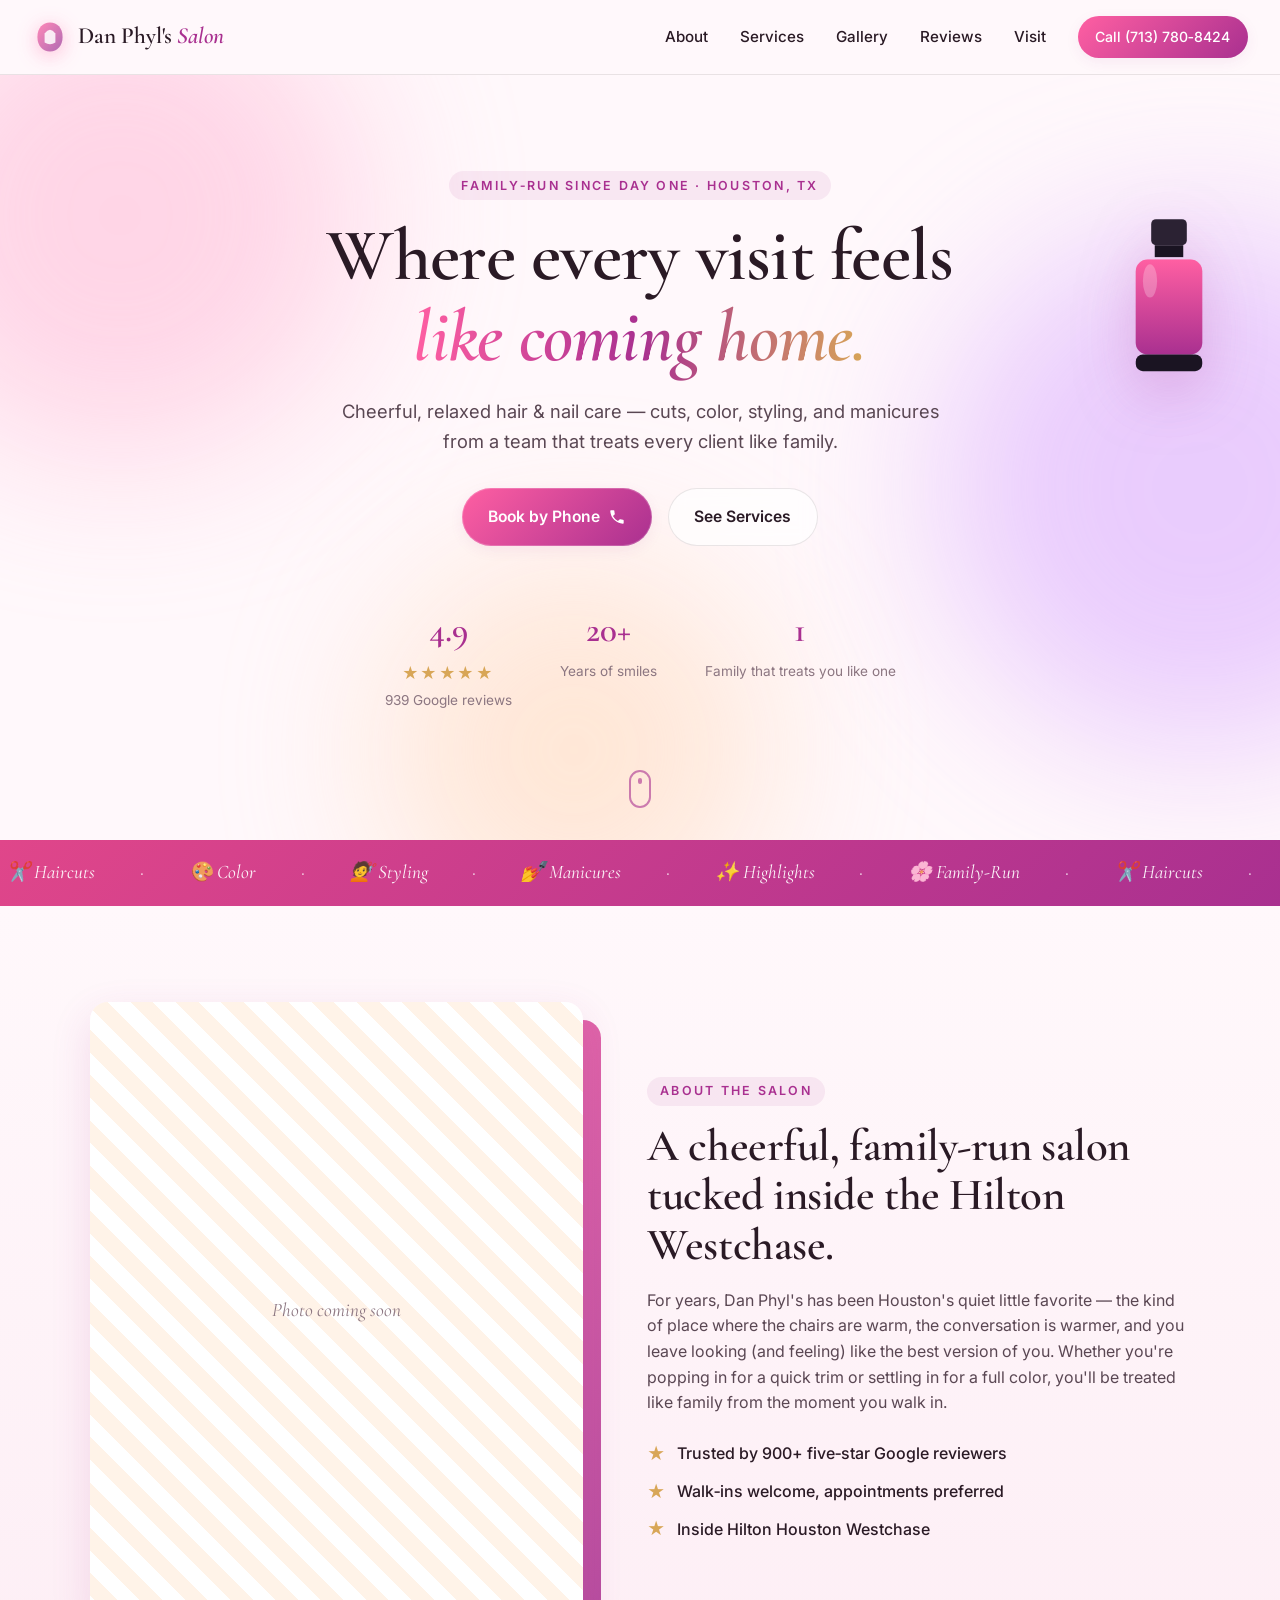
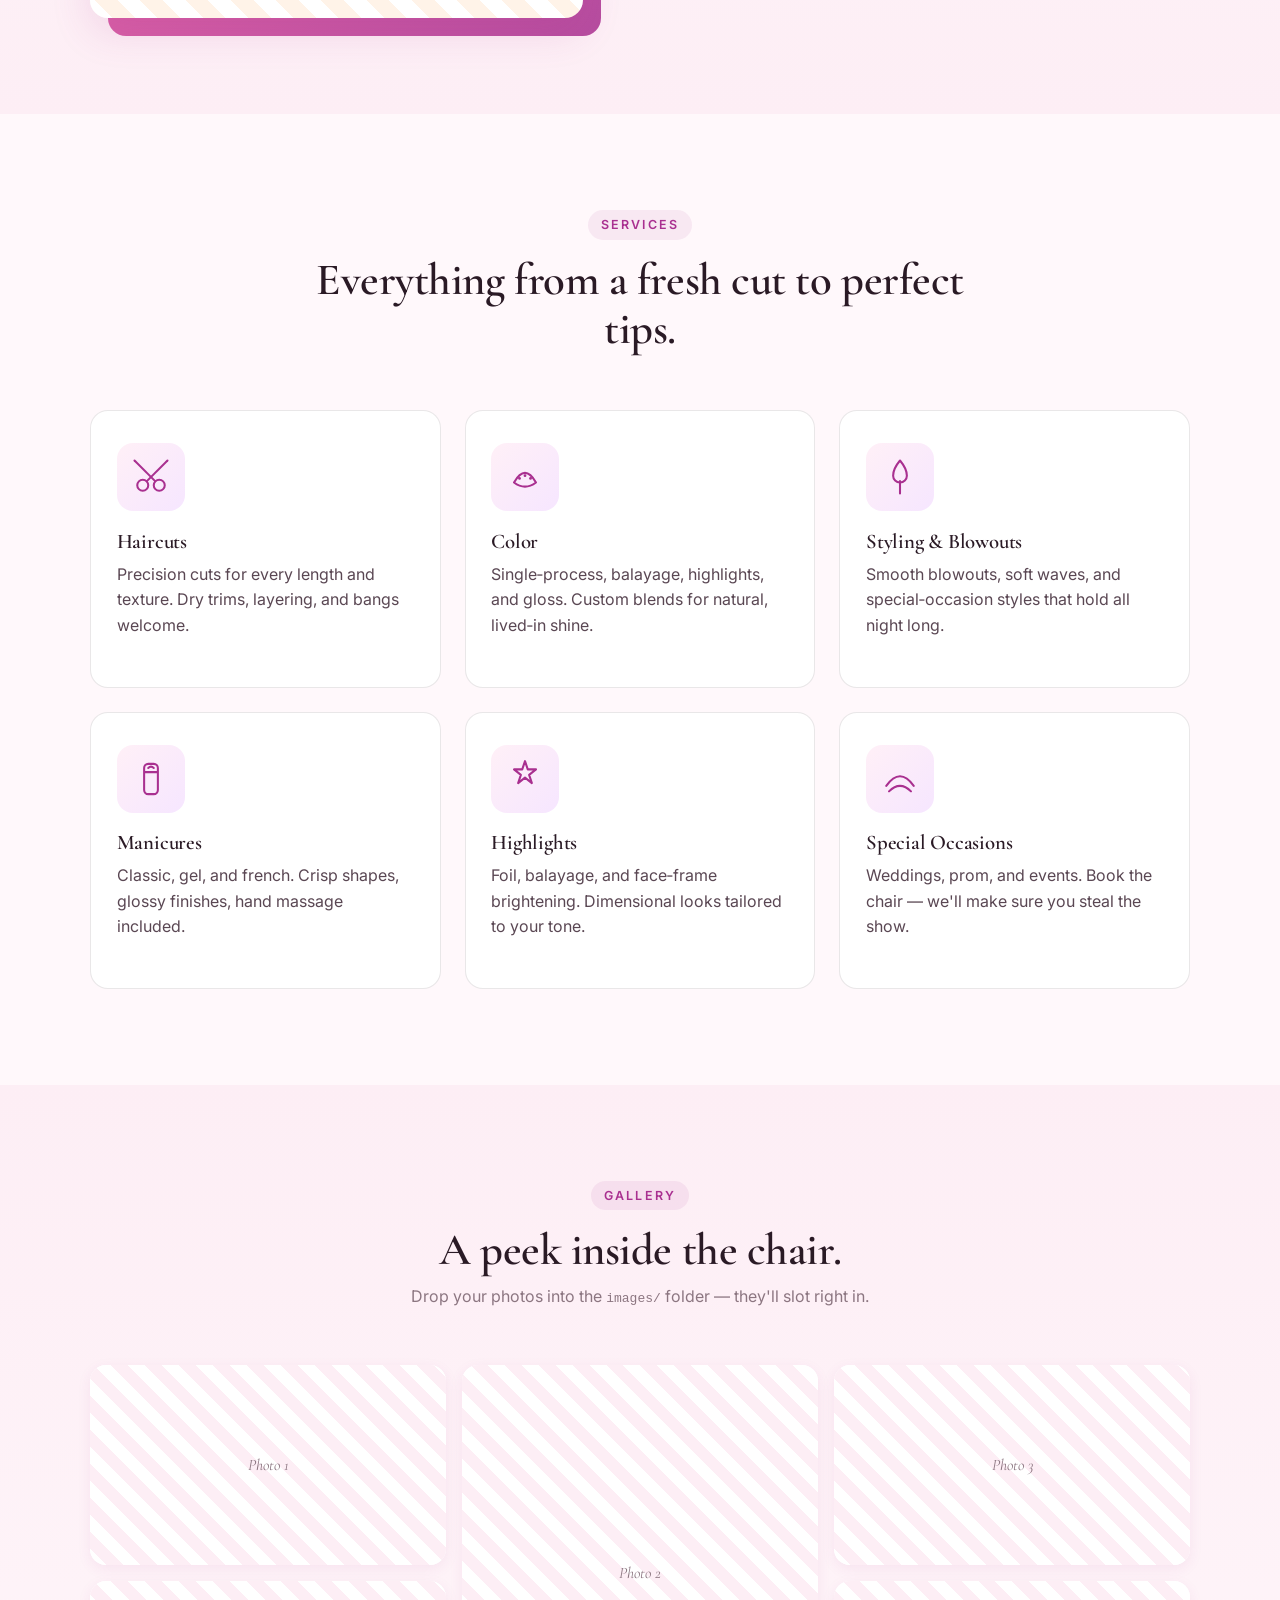
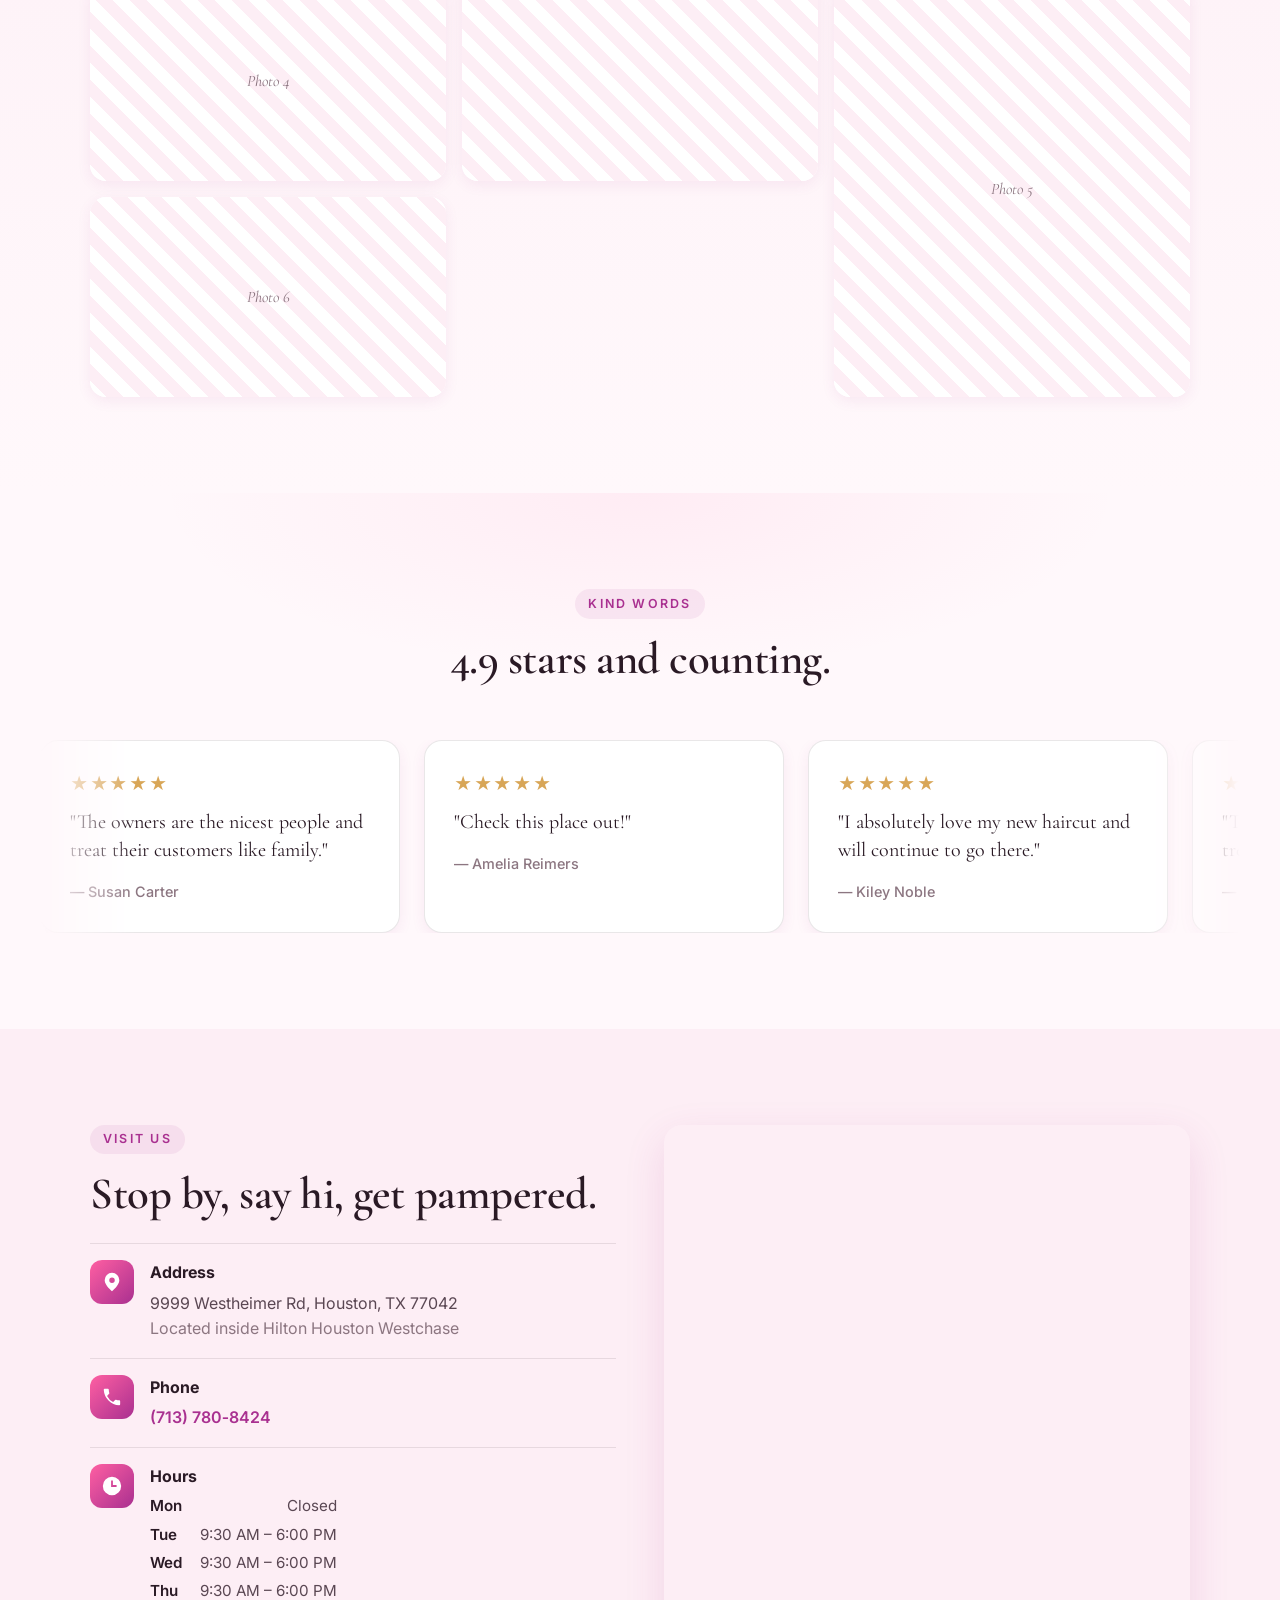
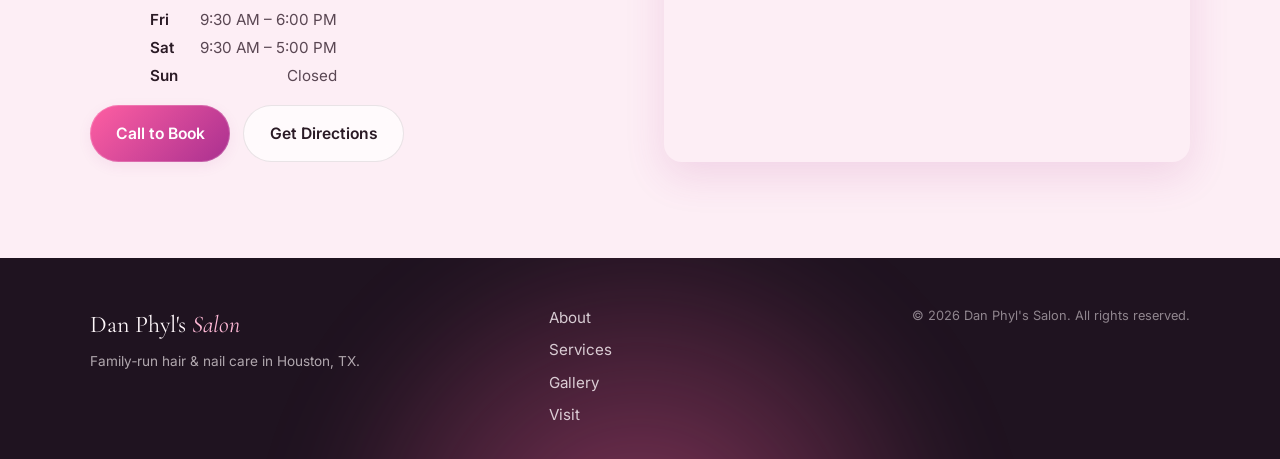
==== index.html @ 236b9204 "Add Dan Phyl's Salon landing page with animated details Build a single-page site featuring an animat" ====
<!DOCTYPE html>
<html lang="en">
<head>
  <meta charset="UTF-8" />
  <meta name="viewport" content="width=device-width, initial-scale=1.0" />
  <title>Dan Phyl's Salon — Hair & Nails in Houston, TX</title>
  <meta name="description" content="Dan Phyl's Salon is a cheerful, family-run salon in Houston offering haircuts, coloring, styling, and manicures. 4.9 stars on Google." />
  <link rel="preconnect" href="https://fonts.googleapis.com" />
  <link rel="preconnect" href="https://fonts.gstatic.com" crossorigin />
  <link href="https://fonts.googleapis.com/css2?family=Cormorant+Garamond:wght@400;500;600;700&family=Inter:wght@300;400;500;600;700&display=swap" rel="stylesheet" />
  <link rel="stylesheet" href="styles.css" />
</head>
<body>
  <!-- Animated background sparkles -->
  <div class="sparkle-field" aria-hidden="true">
    <span></span><span></span><span></span><span></span><span></span>
    <span></span><span></span><span></span><span></span><span></span>
    <span></span><span></span><span></span><span></span><span></span>
  </div>

  <!-- Navigation -->
  <header class="nav">
    <a href="#top" class="brand">
      <svg class="brand-mark" viewBox="0 0 40 40" aria-hidden="true">
        <defs>
          <linearGradient id="brandGrad" x1="0" x2="1" y1="0" y2="1">
            <stop offset="0%" stop-color="#ff89b8"/>
            <stop offset="100%" stop-color="#b06ab3"/>
          </linearGradient>
        </defs>
        <path d="M20 4 C 12 4 6 10 6 20 C 6 30 12 36 20 36 C 28 36 34 30 34 20 C 34 10 28 4 20 4 Z" fill="url(#brandGrad)"/>
        <path d="M14 16 Q 20 8 26 16 L 26 26 Q 20 30 14 26 Z" fill="#fff" opacity="0.85"/>
      </svg>
      <span>Dan Phyl's <em>Salon</em></span>
    </a>
    <nav class="nav-links" id="navLinks">
      <a href="#about">About</a>
      <a href="#services">Services</a>
      <a href="#gallery">Gallery</a>
      <a href="#reviews">Reviews</a>
      <a href="#visit">Visit</a>
      <a href="tel:7137808424" class="nav-cta">Call (713) 780‑8424</a>
    </nav>
    <button class="nav-toggle" id="navToggle" aria-label="Toggle menu">
      <span></span><span></span><span></span>
    </button>
  </header>

  <!-- Hero -->
  <section class="hero" id="top">
    <div class="hero-bg" aria-hidden="true">
      <div class="blob blob-1"></div>
      <div class="blob blob-2"></div>
      <div class="blob blob-3"></div>
    </div>

    <div class="hero-inner">
      <p class="eyebrow">Family‑run since day one · Houston, TX</p>
      <h1 class="hero-title">
        Where every visit feels<br/>
        <span class="shimmer">like coming home.</span>
      </h1>
      <p class="hero-sub">
        Cheerful, relaxed hair &amp; nail care — cuts, color, styling, and
        manicures from a team that treats every client like family.
      </p>
      <div class="hero-cta">
        <a href="tel:7137808424" class="btn btn-primary">
          <span>Book by Phone</span>
          <svg viewBox="0 0 24 24" width="18" height="18" aria-hidden="true"><path fill="currentColor" d="M6.6 10.8a15 15 0 0 0 6.6 6.6l2.2-2.2a1 1 0 0 1 1-.25c1.1.36 2.3.55 3.5.55a1 1 0 0 1 1 1V20a1 1 0 0 1-1 1A18 18 0 0 1 3 4a1 1 0 0 1 1-1h3.5a1 1 0 0 1 1 1c0 1.2.2 2.4.55 3.5a1 1 0 0 1-.25 1z"/></svg>
        </a>
        <a href="#services" class="btn btn-ghost">See Services</a>
      </div>

      <div class="hero-stats">
        <div class="stat">
          <strong>4.9</strong>
          <div class="stars" aria-label="4.9 out of 5 stars">★★★★★</div>
          <small>939 Google reviews</small>
        </div>
        <div class="stat">
          <strong>20+</strong>
          <small>Years of smiles</small>
        </div>
        <div class="stat">
          <strong>1</strong>
          <small>Family that treats you like one</small>
        </div>
      </div>
    </div>

    <!-- Floating polish bottle -->
    <div class="polish-float" aria-hidden="true">
      <svg viewBox="0 0 100 160" width="120" height="190">
        <defs>
          <linearGradient id="polishGrad" x1="0" x2="0" y1="0" y2="1">
            <stop offset="0%" stop-color="#ff5fa2"/>
            <stop offset="100%" stop-color="#a93090"/>
          </linearGradient>
        </defs>
        <rect x="35" y="6" width="30" height="22" rx="4" fill="#2b2233"/>
        <rect x="38" y="28" width="24" height="10" fill="#1a1422"/>
        <rect x="22" y="40" width="56" height="80" rx="10" fill="url(#polishGrad)"/>
        <rect x="22" y="40" width="56" height="80" rx="10" fill="url(#polishGrad)" opacity="0.4"/>
        <ellipse cx="34" cy="58" rx="6" ry="14" fill="#fff" opacity="0.25"/>
        <rect x="22" y="120" width="56" height="14" rx="6" fill="#1a1422"/>
      </svg>
    </div>

    <!-- Scroll indicator -->
    <div class="scroll-cue" aria-hidden="true"><span></span></div>
  </section>

  <!-- Marquee -->
  <div class="marquee" aria-hidden="true">
    <div class="marquee-track">
      <span>✂️ Haircuts</span><span>·</span>
      <span>🎨 Color</span><span>·</span>
      <span>💇 Styling</span><span>·</span>
      <span>💅 Manicures</span><span>·</span>
      <span>✨ Highlights</span><span>·</span>
      <span>🌸 Family‑Run</span><span>·</span>
      <span>✂️ Haircuts</span><span>·</span>
      <span>🎨 Color</span><span>·</span>
      <span>💇 Styling</span><span>·</span>
      <span>💅 Manicures</span><span>·</span>
      <span>✨ Highlights</span><span>·</span>
      <span>🌸 Family‑Run</span><span>·</span>
    </div>
  </div>

  <!-- About -->
  <section class="about" id="about">
    <div class="about-grid">
      <div class="about-photo reveal">
        <div class="frame">
          <!-- Drop in your own photo here -->
          <div class="photo-placeholder">Photo coming soon</div>
        </div>
        <div class="frame-deco" aria-hidden="true"></div>
      </div>
      <div class="about-copy reveal">
        <p class="eyebrow">About the Salon</p>
        <h2>A cheerful, family‑run salon tucked inside the Hilton Westchase.</h2>
        <p>
          For years, Dan Phyl's has been Houston's quiet little favorite — the kind of place
          where the chairs are warm, the conversation is warmer, and you leave looking
          (and feeling) like the best version of you. Whether you're popping in for a
          quick trim or settling in for a full color, you'll be treated like family
          from the moment you walk in.
        </p>
        <ul class="bullets">
          <li><span>★</span> Trusted by 900+ five‑star Google reviewers</li>
          <li><span>★</span> Walk‑ins welcome, appointments preferred</li>
          <li><span>★</span> Inside Hilton Houston Westchase</li>
        </ul>
      </div>
    </div>
  </section>

  <!-- Services -->
  <section class="services" id="services">
    <div class="section-head reveal">
      <p class="eyebrow">Services</p>
      <h2>Everything from a fresh cut to perfect tips.</h2>
    </div>

    <div class="service-grid">
      <article class="service-card reveal">
        <div class="service-icon">
          <svg viewBox="0 0 64 64" width="44" height="44">
            <circle cx="20" cy="44" r="8" fill="none" stroke="currentColor" stroke-width="3"/>
            <circle cx="44" cy="44" r="8" fill="none" stroke="currentColor" stroke-width="3"/>
            <path d="M26 38 L 56 8" stroke="currentColor" stroke-width="3" stroke-linecap="round"/>
            <path d="M38 38 L 8 8" stroke="currentColor" stroke-width="3" stroke-linecap="round"/>
          </svg>
        </div>
        <h3>Haircuts</h3>
        <p>Precision cuts for every length and texture. Dry trims, layering, and bangs welcome.</p>
      </article>

      <article class="service-card reveal">
        <div class="service-icon">
          <svg viewBox="0 0 64 64" width="44" height="44">
            <path d="M16 40 q 16 -28 32 0 q -16 12 -32 0 z" fill="none" stroke="currentColor" stroke-width="3" stroke-linejoin="round"/>
            <circle cx="24" cy="34" r="2" fill="currentColor"/>
            <circle cx="32" cy="30" r="2" fill="currentColor"/>
            <circle cx="40" cy="34" r="2" fill="currentColor"/>
          </svg>
        </div>
        <h3>Color</h3>
        <p>Single‑process, balayage, highlights, and gloss. Custom blends for natural, lived‑in shine.</p>
      </article>

      <article class="service-card reveal">
        <div class="service-icon">
          <svg viewBox="0 0 64 64" width="44" height="44">
            <path d="M32 8 q -10 12 -10 22 a 10 10 0 0 0 20 0 q 0 -10 -10 -22 z" fill="none" stroke="currentColor" stroke-width="3" stroke-linejoin="round"/>
            <path d="M32 38 v 18" stroke="currentColor" stroke-width="3" stroke-linecap="round"/>
          </svg>
        </div>
        <h3>Styling &amp; Blowouts</h3>
        <p>Smooth blowouts, soft waves, and special‑occasion styles that hold all night long.</p>
      </article>

      <article class="service-card reveal">
        <div class="service-icon">
          <svg viewBox="0 0 64 64" width="44" height="44">
            <rect x="22" y="10" width="20" height="44" rx="6" fill="none" stroke="currentColor" stroke-width="3"/>
            <path d="M22 22 h 20" stroke="currentColor" stroke-width="3"/>
            <path d="M28 16 q 4 -4 8 0" fill="none" stroke="currentColor" stroke-width="3" stroke-linecap="round"/>
          </svg>
        </div>
        <h3>Manicures</h3>
        <p>Classic, gel, and french. Crisp shapes, glossy finishes, hand massage included.</p>
      </article>

      <article class="service-card reveal">
        <div class="service-icon">
          <svg viewBox="0 0 64 64" width="44" height="44">
            <path d="M32 6 l 4 12 12 0 -10 8 4 12 -10 -8 -10 8 4 -12 -10 -8 12 0 z" fill="none" stroke="currentColor" stroke-width="3" stroke-linejoin="round"/>
          </svg>
        </div>
        <h3>Highlights</h3>
        <p>Foil, balayage, and face‑frame brightening. Dimensional looks tailored to your tone.</p>
      </article>

      <article class="service-card reveal">
        <div class="service-icon">
          <svg viewBox="0 0 64 64" width="44" height="44">
            <path d="M12 42 q 20 -28 40 0" fill="none" stroke="currentColor" stroke-width="3" stroke-linecap="round"/>
            <path d="M16 50 q 16 -16 32 0" fill="none" stroke="currentColor" stroke-width="3" stroke-linecap="round"/>
          </svg>
        </div>
        <h3>Special Occasions</h3>
        <p>Weddings, prom, and events. Book the chair — we'll make sure you steal the show.</p>
      </article>
    </div>
  </section>

  <!-- Gallery -->
  <section class="gallery" id="gallery">
    <div class="section-head reveal">
      <p class="eyebrow">Gallery</p>
      <h2>A peek inside the chair.</h2>
      <p class="muted">Drop your photos into the <code>images/</code> folder — they'll slot right in.</p>
    </div>
    <div class="gallery-grid">
      <div class="gallery-item reveal" style="--delay: 0ms">
        <img src="images/gallery-1.jpg" alt="Salon work sample" onerror="this.replaceWith(Object.assign(document.createElement('div'),{className:'gallery-ph',textContent:'Photo 1'}))"/>
      </div>
      <div class="gallery-item tall reveal" style="--delay: 80ms">
        <img src="images/gallery-2.jpg" alt="Salon work sample" onerror="this.replaceWith(Object.assign(document.createElement('div'),{className:'gallery-ph',textContent:'Photo 2'}))"/>
      </div>
      <div class="gallery-item reveal" style="--delay: 160ms">
        <img src="images/gallery-3.jpg" alt="Salon work sample" onerror="this.replaceWith(Object.assign(document.createElement('div'),{className:'gallery-ph',textContent:'Photo 3'}))"/>
      </div>
      <div class="gallery-item reveal" style="--delay: 240ms">
        <img src="images/gallery-4.jpg" alt="Salon work sample" onerror="this.replaceWith(Object.assign(document.createElement('div'),{className:'gallery-ph',textContent:'Photo 4'}))"/>
      </div>
      <div class="gallery-item tall reveal" style="--delay: 320ms">
        <img src="images/gallery-5.jpg" alt="Salon work sample" onerror="this.replaceWith(Object.assign(document.createElement('div'),{className:'gallery-ph',textContent:'Photo 5'}))"/>
      </div>
      <div class="gallery-item reveal" style="--delay: 400ms">
        <img src="images/gallery-6.jpg" alt="Salon work sample" onerror="this.replaceWith(Object.assign(document.createElement('div'),{className:'gallery-ph',textContent:'Photo 6'}))"/>
      </div>
    </div>
  </section>

  <!-- Reviews -->
  <section class="reviews" id="reviews">
    <div class="section-head reveal">
      <p class="eyebrow">Kind Words</p>
      <h2>4.9 stars and counting.</h2>
    </div>

    <div class="review-track-wrap" aria-hidden="false">
      <div class="review-track">
        <figure class="review-card">
          <div class="stars">★★★★★</div>
          <blockquote>"The owners are the nicest people and treat their customers like family."</blockquote>
          <figcaption>— Susan Carter</figcaption>
        </figure>
        <figure class="review-card">
          <div class="stars">★★★★★</div>
          <blockquote>"Check this place out!"</blockquote>
          <figcaption>— Amelia Reimers</figcaption>
        </figure>
        <figure class="review-card">
          <div class="stars">★★★★★</div>
          <blockquote>"I absolutely love my new haircut and will continue to go there."</blockquote>
          <figcaption>— Kiley Noble</figcaption>
        </figure>
        <!-- duplicate for seamless loop -->
        <figure class="review-card">
          <div class="stars">★★★★★</div>
          <blockquote>"The owners are the nicest people and treat their customers like family."</blockquote>
          <figcaption>— Susan Carter</figcaption>
        </figure>
        <figure class="review-card">
          <div class="stars">★★★★★</div>
          <blockquote>"Check this place out!"</blockquote>
          <figcaption>— Amelia Reimers</figcaption>
        </figure>
        <figure class="review-card">
          <div class="stars">★★★★★</div>
          <blockquote>"I absolutely love my new haircut and will continue to go there."</blockquote>
          <figcaption>— Kiley Noble</figcaption>
        </figure>
      </div>
    </div>
  </section>

  <!-- Visit -->
  <section class="visit" id="visit">
    <div class="visit-grid">
      <div class="visit-info reveal">
        <p class="eyebrow">Visit Us</p>
        <h2>Stop by, say hi, get pampered.</h2>

        <div class="info-row">
          <div class="info-icon">
            <svg viewBox="0 0 24 24" width="22" height="22"><path fill="currentColor" d="M12 2a8 8 0 0 0-8 8c0 5.5 8 12 8 12s8-6.5 8-12a8 8 0 0 0-8-8zm0 11a3 3 0 1 1 0-6 3 3 0 0 1 0 6z"/></svg>
          </div>
          <div>
            <strong>Address</strong>
            <p>9999 Westheimer Rd, Houston, TX 77042<br/><span class="muted">Located inside Hilton Houston Westchase</span></p>
          </div>
        </div>

        <div class="info-row">
          <div class="info-icon">
            <svg viewBox="0 0 24 24" width="22" height="22"><path fill="currentColor" d="M6.6 10.8a15 15 0 0 0 6.6 6.6l2.2-2.2a1 1 0 0 1 1-.25c1.1.36 2.3.55 3.5.55a1 1 0 0 1 1 1V20a1 1 0 0 1-1 1A18 18 0 0 1 3 4a1 1 0 0 1 1-1h3.5a1 1 0 0 1 1 1c0 1.2.2 2.4.55 3.5a1 1 0 0 1-.25 1z"/></svg>
          </div>
          <div>
            <strong>Phone</strong>
            <p><a href="tel:7137808424">(713) 780‑8424</a></p>
          </div>
        </div>

        <div class="info-row">
          <div class="info-icon">
            <svg viewBox="0 0 24 24" width="22" height="22"><path fill="currentColor" d="M12 2a10 10 0 1 0 10 10A10 10 0 0 0 12 2zm5 11h-6V6h2v5h4z"/></svg>
          </div>
          <div>
            <strong>Hours</strong>
            <ul class="hours">
              <li><span>Mon</span><span>Closed</span></li>
              <li><span>Tue</span><span>9:30 AM – 6:00 PM</span></li>
              <li><span>Wed</span><span>9:30 AM – 6:00 PM</span></li>
              <li><span>Thu</span><span>9:30 AM – 6:00 PM</span></li>
              <li><span>Fri</span><span>9:30 AM – 6:00 PM</span></li>
              <li><span>Sat</span><span>9:30 AM – 5:00 PM</span></li>
              <li><span>Sun</span><span>Closed</span></li>
            </ul>
          </div>
        </div>

        <div class="visit-cta">
          <a href="tel:7137808424" class="btn btn-primary">Call to Book</a>
          <a href="https://www.google.com/maps?q=9999+Westheimer+Rd,+Houston,+TX+77042" target="_blank" rel="noopener" class="btn btn-ghost">Get Directions</a>
        </div>
      </div>

      <div class="visit-map reveal">
        <iframe
          title="Map to Dan Phyl's Salon"
          src="https://www.google.com/maps?q=9999+Westheimer+Rd,+Houston,+TX+77042&output=embed"
          loading="lazy"
          referrerpolicy="no-referrer-when-downgrade">
        </iframe>
      </div>
    </div>
  </section>

  <!-- Footer -->
  <footer class="footer">
    <div class="footer-inner">
      <div class="footer-brand">
        <span>Dan Phyl's <em>Salon</em></span>
        <small>Family‑run hair &amp; nail care in Houston, TX.</small>
      </div>
      <div class="footer-links">
        <a href="#about">About</a>
        <a href="#services">Services</a>
        <a href="#gallery">Gallery</a>
        <a href="#visit">Visit</a>
      </div>
      <small class="footer-copy">© <span id="year"></span> Dan Phyl's Salon. All rights reserved.</small>
    </div>
    <div class="footer-glow" aria-hidden="true"></div>
  </footer>

  <script src="script.js"></script>
</body>
</html>
---- styles.css ----
/* ---------- Tokens ---------- */
:root {
  --bg: #fff8fb;
  --bg-2: #fdeef5;
  --ink: #2a1a25;
  --ink-soft: #5a4753;
  --muted: #8c7681;
  --rose: #ff5fa2;
  --rose-deep: #e0468a;
  --plum: #a93090;
  --gold: #d8a657;
  --cream: #fff3e8;
  --line: rgba(42, 26, 37, 0.1);
  --shadow-sm: 0 4px 14px rgba(169, 48, 144, 0.08);
  --shadow-md: 0 14px 40px rgba(169, 48, 144, 0.14);
  --shadow-lg: 0 30px 80px rgba(169, 48, 144, 0.22);
  --serif: 'Cormorant Garamond', 'Times New Roman', serif;
  --sans: 'Inter', system-ui, -apple-system, Segoe UI, Roboto, sans-serif;
}

* { box-sizing: border-box; }

html { scroll-behavior: smooth; }

body {
  margin: 0;
  font-family: var(--sans);
  color: var(--ink);
  background: var(--bg);
  overflow-x: hidden;
  line-height: 1.6;
  -webkit-font-smoothing: antialiased;
}

img { max-width: 100%; display: block; }

a { color: inherit; text-decoration: none; }

h1, h2, h3 {
  font-family: var(--serif);
  font-weight: 600;
  letter-spacing: -0.01em;
  line-height: 1.1;
  margin: 0 0 0.4em;
}

h1 { font-size: clamp(2.4rem, 6vw, 4.6rem); }
h2 { font-size: clamp(1.8rem, 4vw, 2.8rem); }
h3 { font-size: 1.3rem; font-weight: 600; }

p { margin: 0 0 1em; color: var(--ink-soft); }

.eyebrow {
  display: inline-block;
  text-transform: uppercase;
  letter-spacing: 0.18em;
  font-size: 0.78rem;
  font-weight: 600;
  color: var(--plum);
  margin: 0 0 1rem;
  padding: 0.3rem 0.8rem;
  background: rgba(169, 48, 144, 0.08);
  border-radius: 999px;
}

.muted { color: var(--muted); }

/* ---------- Sparkle field ---------- */
.sparkle-field {
  position: fixed;
  inset: 0;
  pointer-events: none;
  z-index: 0;
}
.sparkle-field span {
  position: absolute;
  width: 6px;
  height: 6px;
  background: radial-gradient(circle, #fff 0%, #ffd6e8 40%, transparent 70%);
  border-radius: 50%;
  opacity: 0;
  animation: sparkle 8s linear infinite;
}
.sparkle-field span:nth-child(1)  { left:  5%; top: 20%; animation-delay: 0s;  }
.sparkle-field span:nth-child(2)  { left: 15%; top: 70%; animation-delay: 1s;  width:4px;height:4px;}
.sparkle-field span:nth-child(3)  { left: 25%; top: 35%; animation-delay: 2s;  }
.sparkle-field span:nth-child(4)  { left: 35%; top: 80%; animation-delay: 3s;  width:8px;height:8px;}
.sparkle-field span:nth-child(5)  { left: 45%; top: 15%; animation-delay: 4s;  }
.sparkle-field span:nth-child(6)  { left: 55%; top: 60%; animation-delay: 0.5s;width:5px;height:5px;}
.sparkle-field span:nth-child(7)  { left: 65%; top: 30%; animation-delay: 1.5s;}
.sparkle-field span:nth-child(8)  { left: 75%; top: 75%; animation-delay: 2.5s;}
.sparkle-field span:nth-child(9)  { left: 85%; top: 25%; animation-delay: 3.5s;width:7px;height:7px;}
.sparkle-field span:nth-child(10) { left: 95%; top: 55%; animation-delay: 4.5s;}
.sparkle-field span:nth-child(11) { left: 10%; top: 50%; animation-delay: 5s;  }
.sparkle-field span:nth-child(12) { left: 30%; top: 10%; animation-delay: 6s;  }
.sparkle-field span:nth-child(13) { left: 50%; top: 90%; animation-delay: 2s;  }
.sparkle-field span:nth-child(14) { left: 70%; top: 5%;  animation-delay: 7s;  }
.sparkle-field span:nth-child(15) { left: 90%; top: 85%; animation-delay: 3s;  }

@keyframes sparkle {
  0%   { transform: translateY(0) scale(0); opacity: 0; }
  20%  { opacity: 1; }
  50%  { transform: translateY(-40px) scale(1); opacity: 0.9; }
  100% { transform: translateY(-90px) scale(0); opacity: 0; }
}

/* ---------- Navigation ---------- */
.nav {
  position: sticky;
  top: 0;
  z-index: 50;
  display: flex;
  align-items: center;
  justify-content: space-between;
  padding: 1rem 2rem;
  background: rgba(255, 248, 251, 0.85);
  backdrop-filter: blur(14px);
  -webkit-backdrop-filter: blur(14px);
  border-bottom: 1px solid var(--line);
  transition: padding 0.3s ease, box-shadow 0.3s ease;
}
.nav.scrolled { padding: 0.6rem 2rem; box-shadow: var(--shadow-sm); }

.brand {
  display: flex;
  align-items: center;
  gap: 0.6rem;
  font-family: var(--serif);
  font-size: 1.45rem;
  font-weight: 600;
}
.brand em { font-style: italic; color: var(--plum); }
.brand-mark {
  width: 36px;
  height: 36px;
  filter: drop-shadow(0 4px 10px rgba(255, 95, 162, 0.4));
  animation: float 5s ease-in-out infinite;
}

@keyframes float {
  0%,100% { transform: translateY(0) rotate(-3deg); }
  50%     { transform: translateY(-4px) rotate(3deg); }
}

.nav-links {
  display: flex;
  align-items: center;
  gap: 2rem;
}
.nav-links a {
  position: relative;
  font-weight: 500;
  font-size: 0.95rem;
  padding: 0.4rem 0;
  transition: color 0.2s ease;
}
.nav-links a:not(.nav-cta)::after {
  content: '';
  position: absolute;
  left: 0; bottom: 0;
  height: 2px;
  width: 0;
  background: linear-gradient(90deg, var(--rose), var(--plum));
  transition: width 0.3s ease;
}
.nav-links a:not(.nav-cta):hover::after { width: 100%; }
.nav-links a:not(.nav-cta):hover { color: var(--plum); }

.nav-cta {
  background: linear-gradient(135deg, var(--rose), var(--plum));
  color: #fff !important;
  padding: 0.6rem 1.1rem !important;
  border-radius: 999px;
  font-size: 0.88rem !important;
  font-weight: 600;
  box-shadow: var(--shadow-sm);
  transition: transform 0.2s ease, box-shadow 0.2s ease;
}
.nav-cta:hover { transform: translateY(-2px); box-shadow: var(--shadow-md); }

.nav-toggle {
  display: none;
  background: none;
  border: 0;
  cursor: pointer;
  width: 36px;
  height: 36px;
  padding: 6px;
  flex-direction: column;
  justify-content: space-between;
}
.nav-toggle span {
  height: 2px;
  background: var(--ink);
  border-radius: 2px;
  transition: transform 0.3s, opacity 0.3s;
}
.nav-toggle.open span:nth-child(1) { transform: translateY(10px) rotate(45deg); }
.nav-toggle.open span:nth-child(2) { opacity: 0; }
.nav-toggle.open span:nth-child(3) { transform: translateY(-10px) rotate(-45deg); }

@media (max-width: 880px) {
  .nav-toggle { display: flex; }
  .nav-links {
    position: absolute;
    top: 100%;
    left: 0;
    right: 0;
    flex-direction: column;
    gap: 0;
    background: rgba(255, 248, 251, 0.98);
    backdrop-filter: blur(12px);
    padding: 1rem 2rem;
    border-bottom: 1px solid var(--line);
    transform: translateY(-10px);
    opacity: 0;
    pointer-events: none;
    transition: opacity 0.25s, transform 0.25s;
  }
  .nav-links.open {
    opacity: 1;
    transform: translateY(0);
    pointer-events: auto;
  }
  .nav-links a { padding: 0.8rem 0; width: 100%; border-bottom: 1px solid var(--line); }
  .nav-links a:last-child { border-bottom: 0; }
  .nav-cta { text-align: center; margin-top: 0.6rem; }
}

/* ---------- Hero ---------- */
.hero {
  position: relative;
  padding: 6rem 2rem 8rem;
  text-align: center;
  overflow: hidden;
  isolation: isolate;
}

.hero-bg {
  position: absolute;
  inset: 0;
  z-index: -1;
  pointer-events: none;
}
.blob {
  position: absolute;
  border-radius: 50%;
  filter: blur(80px);
  opacity: 0.55;
  animation: blob-drift 18s ease-in-out infinite;
}
.blob-1 {
  width: 480px; height: 480px;
  background: #ffb9d6;
  top: -100px; left: -120px;
}
.blob-2 {
  width: 520px; height: 520px;
  background: #d8a8ff;
  top: 20%; right: -180px;
  animation-delay: -6s;
}
.blob-3 {
  width: 380px; height: 380px;
  background: #ffd9b9;
  bottom: -100px; left: 30%;
  animation-delay: -12s;
}
@keyframes blob-drift {
  0%,100% { transform: translate(0,0) scale(1); }
  33%     { transform: translate(40px, -30px) scale(1.08); }
  66%     { transform: translate(-30px, 40px) scale(0.95); }
}

.hero-inner {
  max-width: 980px;
  margin: 0 auto;
  position: relative;
}

.hero-title { margin-bottom: 1.2rem; }
.shimmer {
  background: linear-gradient(90deg, var(--rose) 0%, var(--plum) 25%, var(--gold) 50%, var(--plum) 75%, var(--rose) 100%);
  background-size: 200% auto;
  -webkit-background-clip: text;
  background-clip: text;
  color: transparent;
  font-style: italic;
  animation: shimmer 6s linear infinite;
}
@keyframes shimmer {
  0%   { background-position: 0% 50%; }
  100% { background-position: 200% 50%; }
}

.hero-sub {
  font-size: 1.15rem;
  max-width: 620px;
  margin: 0 auto 2rem;
}

.hero-cta {
  display: flex;
  gap: 1rem;
  justify-content: center;
  flex-wrap: wrap;
  margin-bottom: 3.5rem;
}

.btn {
  display: inline-flex;
  align-items: center;
  gap: 0.5rem;
  padding: 0.95rem 1.6rem;
  border-radius: 999px;
  font-weight: 600;
  font-size: 0.98rem;
  cursor: pointer;
  border: 0;
  transition: transform 0.25s ease, box-shadow 0.25s ease, background 0.25s ease;
  position: relative;
  overflow: hidden;
}
.btn-primary {
  background: linear-gradient(135deg, var(--rose), var(--plum));
  color: #fff;
  box-shadow: var(--shadow-sm), inset 0 0 0 1px rgba(255,255,255,0.2);
}
.btn-primary::before {
  content: '';
  position: absolute;
  top: 0; left: -120%;
  width: 60%; height: 100%;
  background: linear-gradient(120deg, transparent, rgba(255,255,255,0.5), transparent);
  transition: left 0.6s ease;
}
.btn-primary:hover { transform: translateY(-3px); box-shadow: var(--shadow-md); }
.btn-primary:hover::before { left: 130%; }

.btn-ghost {
  background: rgba(255,255,255,0.7);
  color: var(--ink);
  border: 1px solid var(--line);
  backdrop-filter: blur(8px);
}
.btn-ghost:hover { transform: translateY(-3px); background: #fff; box-shadow: var(--shadow-sm); }

.hero-stats {
  display: flex;
  justify-content: center;
  gap: 3rem;
  flex-wrap: wrap;
  margin-top: 1rem;
}
.stat {
  display: flex;
  flex-direction: column;
  align-items: center;
  gap: 0.2rem;
}
.stat strong {
  font-family: var(--serif);
  font-size: 2.2rem;
  font-weight: 600;
  color: var(--plum);
}
.stat small { font-size: 0.85rem; color: var(--muted); }
.stars {
  color: var(--gold);
  letter-spacing: 0.1em;
  font-size: 1rem;
}

/* Floating polish bottle */
.polish-float {
  position: absolute;
  right: 4%;
  top: 18%;
  animation: bottle-bob 6s ease-in-out infinite;
  filter: drop-shadow(0 20px 30px rgba(169, 48, 144, 0.25));
  z-index: -1;
}
@keyframes bottle-bob {
  0%,100% { transform: translateY(0) rotate(-6deg); }
  50%     { transform: translateY(-18px) rotate(6deg); }
}
@media (max-width: 980px) { .polish-float { display: none; } }

/* Scroll cue */
.scroll-cue {
  position: absolute;
  bottom: 2rem;
  left: 50%;
  transform: translateX(-50%);
  width: 22px;
  height: 38px;
  border: 2px solid var(--plum);
  border-radius: 12px;
  opacity: 0.6;
}
.scroll-cue span {
  position: absolute;
  top: 6px; left: 50%;
  width: 4px; height: 6px;
  background: var(--plum);
  border-radius: 2px;
  transform: translateX(-50%);
  animation: scroll-dot 1.6s ease-in-out infinite;
}
@keyframes scroll-dot {
  0%   { transform: translate(-50%, 0); opacity: 1; }
  100% { transform: translate(-50%, 14px); opacity: 0; }
}

/* ---------- Marquee ---------- */
.marquee {
  background: linear-gradient(135deg, var(--rose-deep), var(--plum));
  color: #fff;
  padding: 1.1rem 0;
  overflow: hidden;
  position: relative;
  font-family: var(--serif);
  font-size: 1.2rem;
  font-style: italic;
}
.marquee-track {
  display: inline-flex;
  gap: 2rem;
  white-space: nowrap;
  animation: marquee-scroll 30s linear infinite;
}
.marquee-track span { padding: 0 0.4rem; opacity: 0.95; }
@keyframes marquee-scroll {
  0%   { transform: translateX(0); }
  100% { transform: translateX(-50%); }
}

/* ---------- Sections ---------- */
section { position: relative; padding: 6rem 2rem; }

.section-head {
  max-width: 720px;
  margin: 0 auto 3.5rem;
  text-align: center;
}
.section-head h2 { margin-bottom: 0.5rem; }

/* ---------- About ---------- */
.about { background: linear-gradient(180deg, var(--bg) 0%, var(--bg-2) 100%); }
.about-grid {
  max-width: 1100px;
  margin: 0 auto;
  display: grid;
  grid-template-columns: 1fr 1.1fr;
  gap: 4rem;
  align-items: center;
}
.about-photo { position: relative; }
.frame {
  position: relative;
  border-radius: 18px;
  overflow: hidden;
  box-shadow: var(--shadow-md);
  aspect-ratio: 4/5;
  z-index: 2;
}
.photo-placeholder {
  position: absolute;
  inset: 0;
  display: grid;
  place-items: center;
  font-family: var(--serif);
  font-style: italic;
  font-size: 1.2rem;
  color: var(--muted);
  background:
    repeating-linear-gradient(45deg, #fff 0 16px, #fff3e8 16px 32px);
}
.frame-deco {
  position: absolute;
  inset: 18px -18px -18px 18px;
  border-radius: 18px;
  background: linear-gradient(135deg, var(--rose), var(--plum));
  z-index: 1;
  opacity: 0.85;
  animation: deco-pulse 5s ease-in-out infinite;
}
@keyframes deco-pulse {
  0%,100% { transform: translate(0,0); }
  50%     { transform: translate(6px, 6px); }
}

.bullets {
  list-style: none;
  padding: 0;
  margin: 1.5rem 0 0;
  display: grid;
  gap: 0.6rem;
}
.bullets li {
  display: flex;
  gap: 0.7rem;
  align-items: center;
  font-weight: 500;
  color: var(--ink);
}
.bullets span {
  color: var(--gold);
  font-size: 1.1rem;
}

@media (max-width: 820px) {
  .about-grid { grid-template-columns: 1fr; gap: 3rem; }
}

/* ---------- Services ---------- */
.services { background: var(--bg); }
.service-grid {
  max-width: 1100px;
  margin: 0 auto;
  display: grid;
  grid-template-columns: repeat(auto-fit, minmax(260px, 1fr));
  gap: 1.5rem;
}
.service-card {
  background: #fff;
  border: 1px solid var(--line);
  border-radius: 18px;
  padding: 2rem 1.6rem;
  transition: transform 0.35s ease, box-shadow 0.35s ease, border-color 0.35s ease;
  position: relative;
  overflow: hidden;
}
.service-card::after {
  content: '';
  position: absolute;
  inset: 0;
  background: linear-gradient(135deg, rgba(255,95,162,0.06), rgba(169,48,144,0.06));
  opacity: 0;
  transition: opacity 0.35s ease;
  pointer-events: none;
}
.service-card:hover {
  transform: translateY(-8px);
  box-shadow: var(--shadow-md);
  border-color: rgba(255,95,162,0.35);
}
.service-card:hover::after { opacity: 1; }
.service-card:hover .service-icon {
  transform: rotate(-6deg) scale(1.08);
  background: linear-gradient(135deg, var(--rose), var(--plum));
  color: #fff;
}

.service-icon {
  display: inline-flex;
  align-items: center;
  justify-content: center;
  width: 68px;
  height: 68px;
  border-radius: 16px;
  background: linear-gradient(135deg, #fff0f7, #f6e6ff);
  color: var(--plum);
  margin-bottom: 1.2rem;
  transition: transform 0.4s ease, background 0.4s ease, color 0.4s ease;
}

/* ---------- Gallery ---------- */
.gallery { background: linear-gradient(180deg, var(--bg-2) 0%, var(--bg) 100%); }
.gallery-grid {
  max-width: 1100px;
  margin: 0 auto;
  display: grid;
  grid-template-columns: repeat(3, 1fr);
  grid-auto-rows: 200px;
  gap: 1rem;
}
.gallery-item {
  border-radius: 16px;
  overflow: hidden;
  position: relative;
  background: #fff;
  box-shadow: var(--shadow-sm);
  transition: transform 0.4s ease, box-shadow 0.4s ease;
}
.gallery-item.tall { grid-row: span 2; }
.gallery-item img,
.gallery-ph {
  width: 100%;
  height: 100%;
  object-fit: cover;
  transition: transform 0.6s ease;
}
.gallery-ph {
  display: grid;
  place-items: center;
  font-family: var(--serif);
  font-style: italic;
  color: var(--muted);
  background:
    repeating-linear-gradient(45deg, #fff 0 12px, #fdeef5 12px 24px);
}
.gallery-item:hover { transform: translateY(-6px); box-shadow: var(--shadow-md); }
.gallery-item:hover img,
.gallery-item:hover .gallery-ph { transform: scale(1.06); }

@media (max-width: 760px) {
  .gallery-grid { grid-template-columns: repeat(2, 1fr); grid-auto-rows: 180px; }
  .gallery-item.tall { grid-row: auto; }
}

/* ---------- Reviews ---------- */
.reviews {
  background:
    radial-gradient(800px 300px at 50% 0%, rgba(255,95,162,0.08), transparent 60%),
    var(--bg);
  overflow: hidden;
}
.review-track-wrap {
  max-width: 1200px;
  margin: 0 auto;
  overflow: hidden;
  -webkit-mask-image: linear-gradient(90deg, transparent, #000 8%, #000 92%, transparent);
          mask-image: linear-gradient(90deg, transparent, #000 8%, #000 92%, transparent);
}
.review-track {
  display: flex;
  gap: 1.5rem;
  width: max-content;
  animation: review-scroll 35s linear infinite;
}
.review-track-wrap:hover .review-track { animation-play-state: paused; }
@keyframes review-scroll {
  0%   { transform: translateX(0); }
  100% { transform: translateX(-50%); }
}

.review-card {
  flex: 0 0 360px;
  background: #fff;
  border-radius: 18px;
  padding: 1.8rem;
  margin: 0;
  box-shadow: var(--shadow-sm);
  border: 1px solid var(--line);
}
.review-card .stars { font-size: 1.1rem; margin-bottom: 0.6rem; }
.review-card blockquote {
  margin: 0 0 1rem;
  font-family: var(--serif);
  font-size: 1.25rem;
  line-height: 1.4;
  color: var(--ink);
}
.review-card figcaption {
  font-size: 0.9rem;
  color: var(--muted);
  font-weight: 500;
}

/* ---------- Visit ---------- */
.visit { background: var(--bg-2); }
.visit-grid {
  max-width: 1100px;
  margin: 0 auto;
  display: grid;
  grid-template-columns: 1fr 1fr;
  gap: 3rem;
  align-items: stretch;
}
.visit-info h2 { margin-bottom: 1.5rem; }

.info-row {
  display: flex;
  gap: 1rem;
  align-items: flex-start;
  padding: 1rem 0;
  border-top: 1px solid var(--line);
}
.info-row:last-of-type { border-bottom: 1px solid var(--line); margin-bottom: 1.5rem; }
.info-row strong { display: block; margin-bottom: 0.3rem; }
.info-row p { margin: 0; }
.info-row a { color: var(--plum); font-weight: 600; }

.info-icon {
  flex: 0 0 44px;
  width: 44px; height: 44px;
  display: grid;
  place-items: center;
  border-radius: 12px;
  background: linear-gradient(135deg, var(--rose), var(--plum));
  color: #fff;
}

.hours {
  list-style: none;
  margin: 0;
  padding: 0;
  display: grid;
  gap: 0.25rem;
}
.hours li {
  display: flex;
  justify-content: space-between;
  font-size: 0.95rem;
  color: var(--ink-soft);
}
.hours span:first-child { font-weight: 600; color: var(--ink); width: 50px; }

.visit-cta { display: flex; gap: 0.8rem; flex-wrap: wrap; }

.visit-map {
  border-radius: 18px;
  overflow: hidden;
  box-shadow: var(--shadow-md);
  min-height: 480px;
  position: relative;
}
.visit-map iframe {
  position: absolute;
  inset: 0;
  width: 100%;
  height: 100%;
  border: 0;
}

@media (max-width: 820px) {
  .visit-grid { grid-template-columns: 1fr; }
  .visit-map { min-height: 360px; }
}

/* ---------- Footer ---------- */
.footer {
  position: relative;
  background: #1f1320;
  color: #fff8fb;
  padding: 3rem 2rem 2rem;
  overflow: hidden;
}
.footer-inner {
  position: relative;
  max-width: 1100px;
  margin: 0 auto;
  display: grid;
  grid-template-columns: 1.4fr 1fr 1fr;
  gap: 2rem;
  align-items: start;
  z-index: 1;
}
.footer-brand {
  font-family: var(--serif);
  font-size: 1.5rem;
}
.footer-brand em { color: #ffb9d6; font-style: italic; }
.footer-brand small { display: block; margin-top: 0.4rem; font-family: var(--sans); font-size: 0.85rem; color: rgba(255,248,251,0.65); }
.footer-links {
  display: flex;
  flex-direction: column;
  gap: 0.5rem;
}
.footer-links a {
  font-size: 0.95rem;
  color: rgba(255,248,251,0.8);
  transition: color 0.2s ease;
}
.footer-links a:hover { color: #ffb9d6; }
.footer-copy {
  display: block;
  font-size: 0.8rem;
  color: rgba(255,248,251,0.5);
  text-align: right;
}
.footer-glow {
  position: absolute;
  width: 800px; height: 800px;
  bottom: -500px; left: 50%;
  transform: translateX(-50%);
  background: radial-gradient(circle, rgba(255,95,162,0.45), transparent 60%);
  filter: blur(40px);
  pointer-events: none;
  animation: glow-pulse 6s ease-in-out infinite;
}
@keyframes glow-pulse {
  0%,100% { opacity: 0.7; }
  50%     { opacity: 1; }
}

@media (max-width: 720px) {
  .footer-inner { grid-template-columns: 1fr; gap: 1.5rem; }
  .footer-copy { text-align: left; }
}

/* ---------- Reveal-on-scroll ---------- */
.reveal {
  opacity: 0;
  transform: translateY(28px);
  transition: opacity 0.8s ease, transform 0.8s cubic-bezier(0.2, 0.8, 0.2, 1);
  transition-delay: var(--delay, 0ms);
}
.reveal.in {
  opacity: 1;
  transform: none;
}

@media (prefers-reduced-motion: reduce) {
  *, *::before, *::after {
    animation-duration: 0.001ms !important;
    animation-iteration-count: 1 !important;
    transition-duration: 0.001ms !important;
  }
  .reveal { opacity: 1; transform: none; }
}
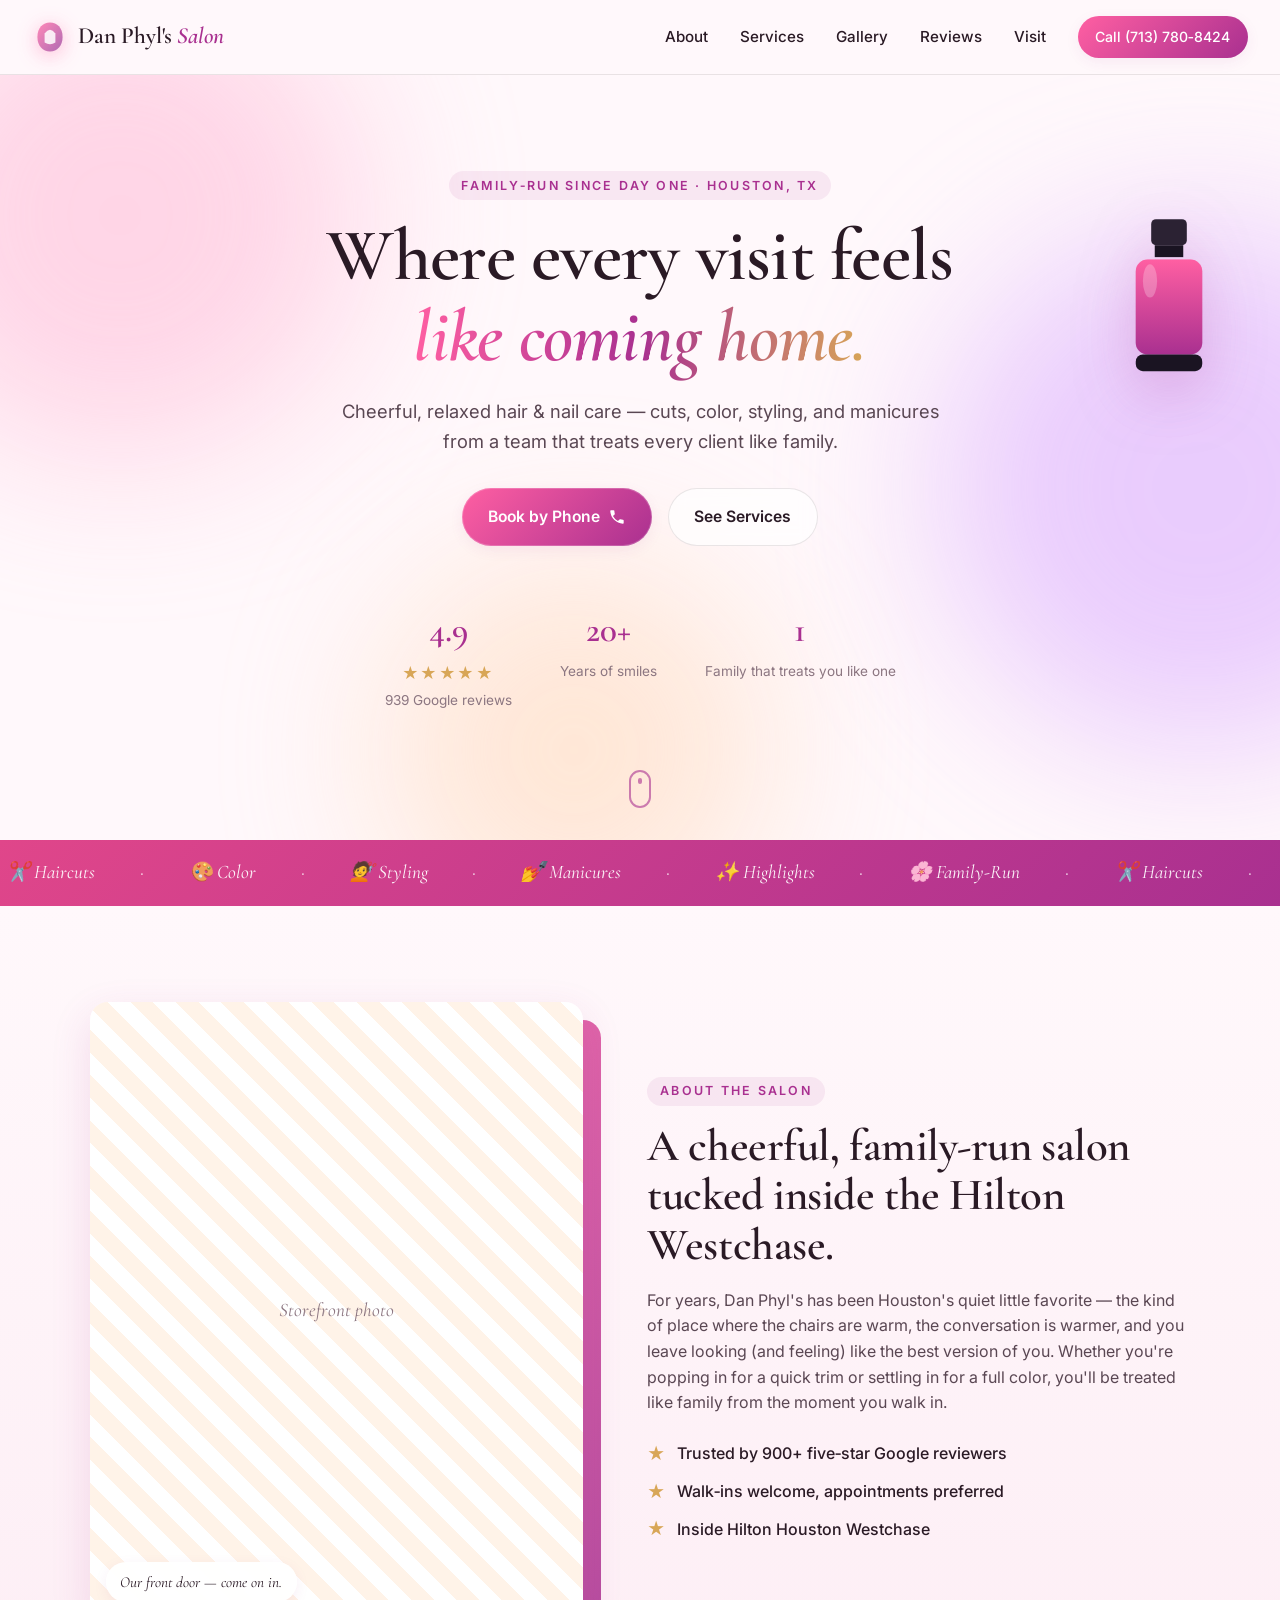
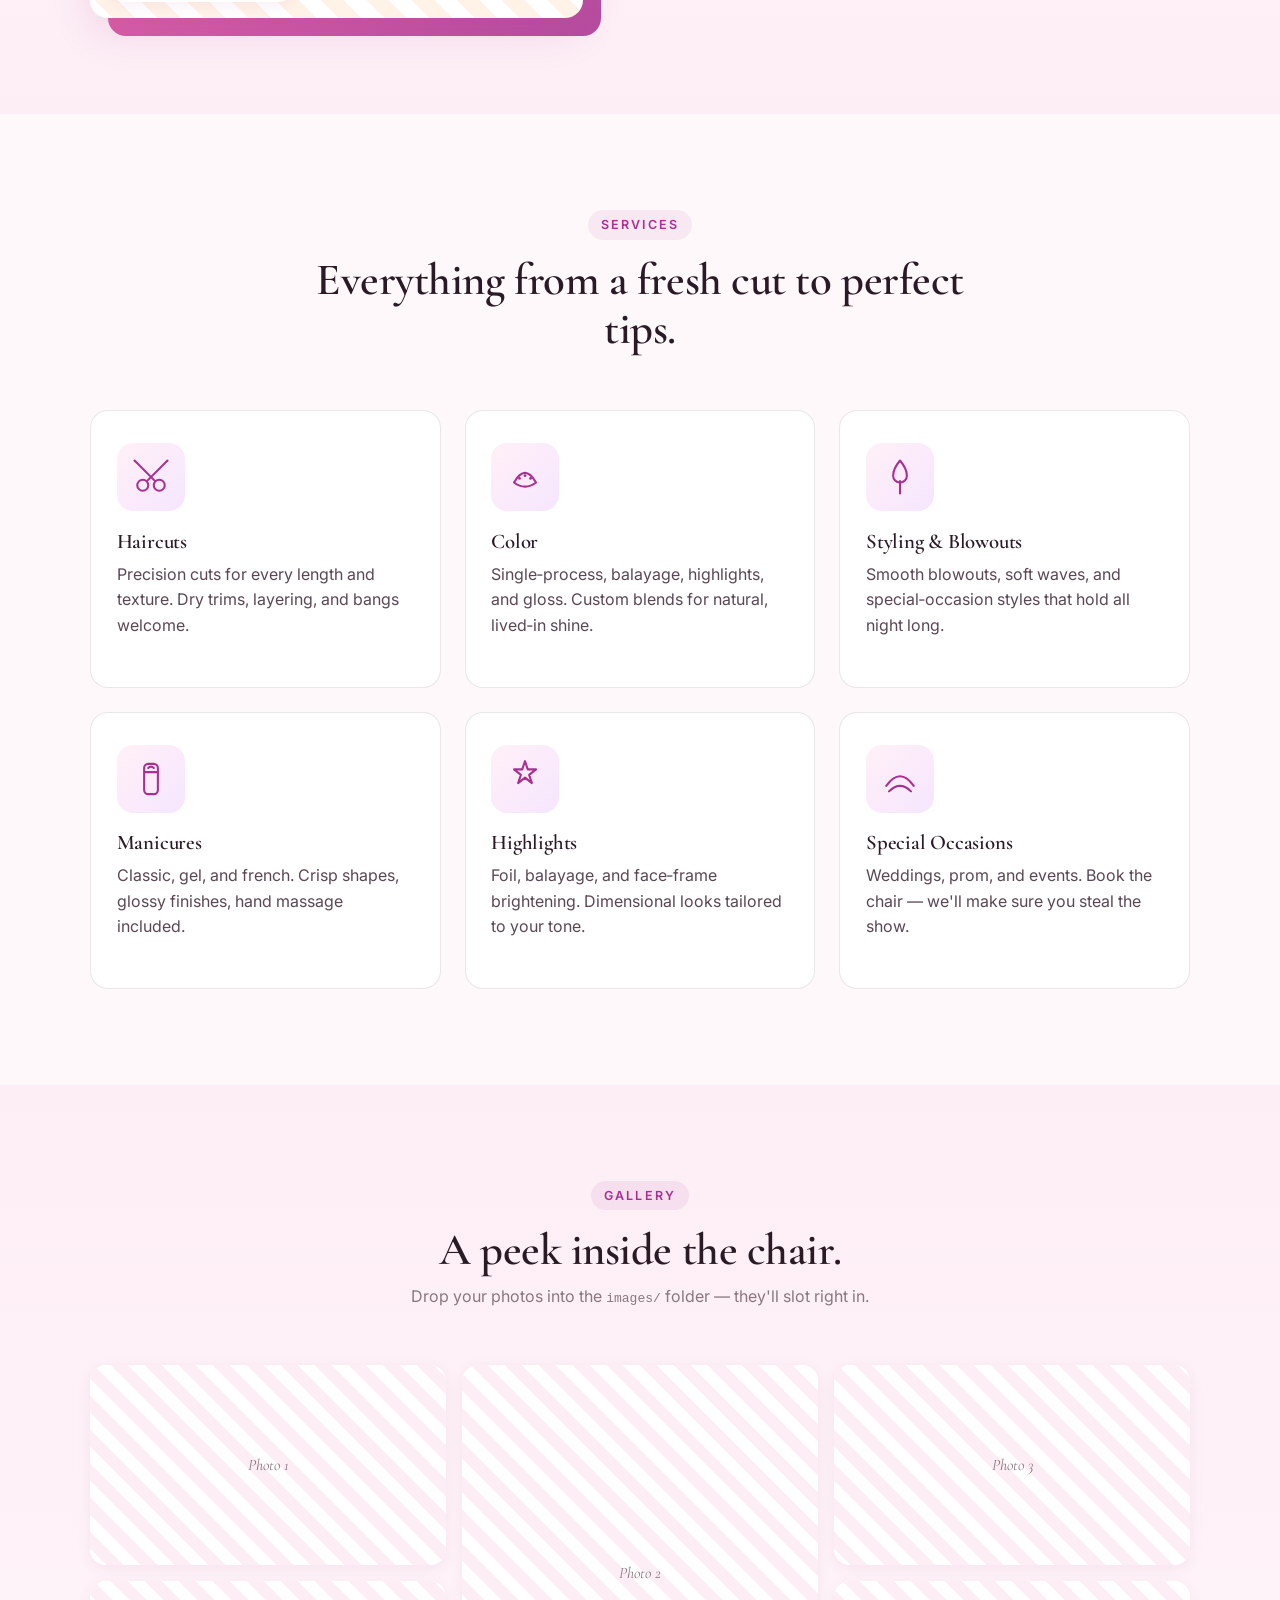
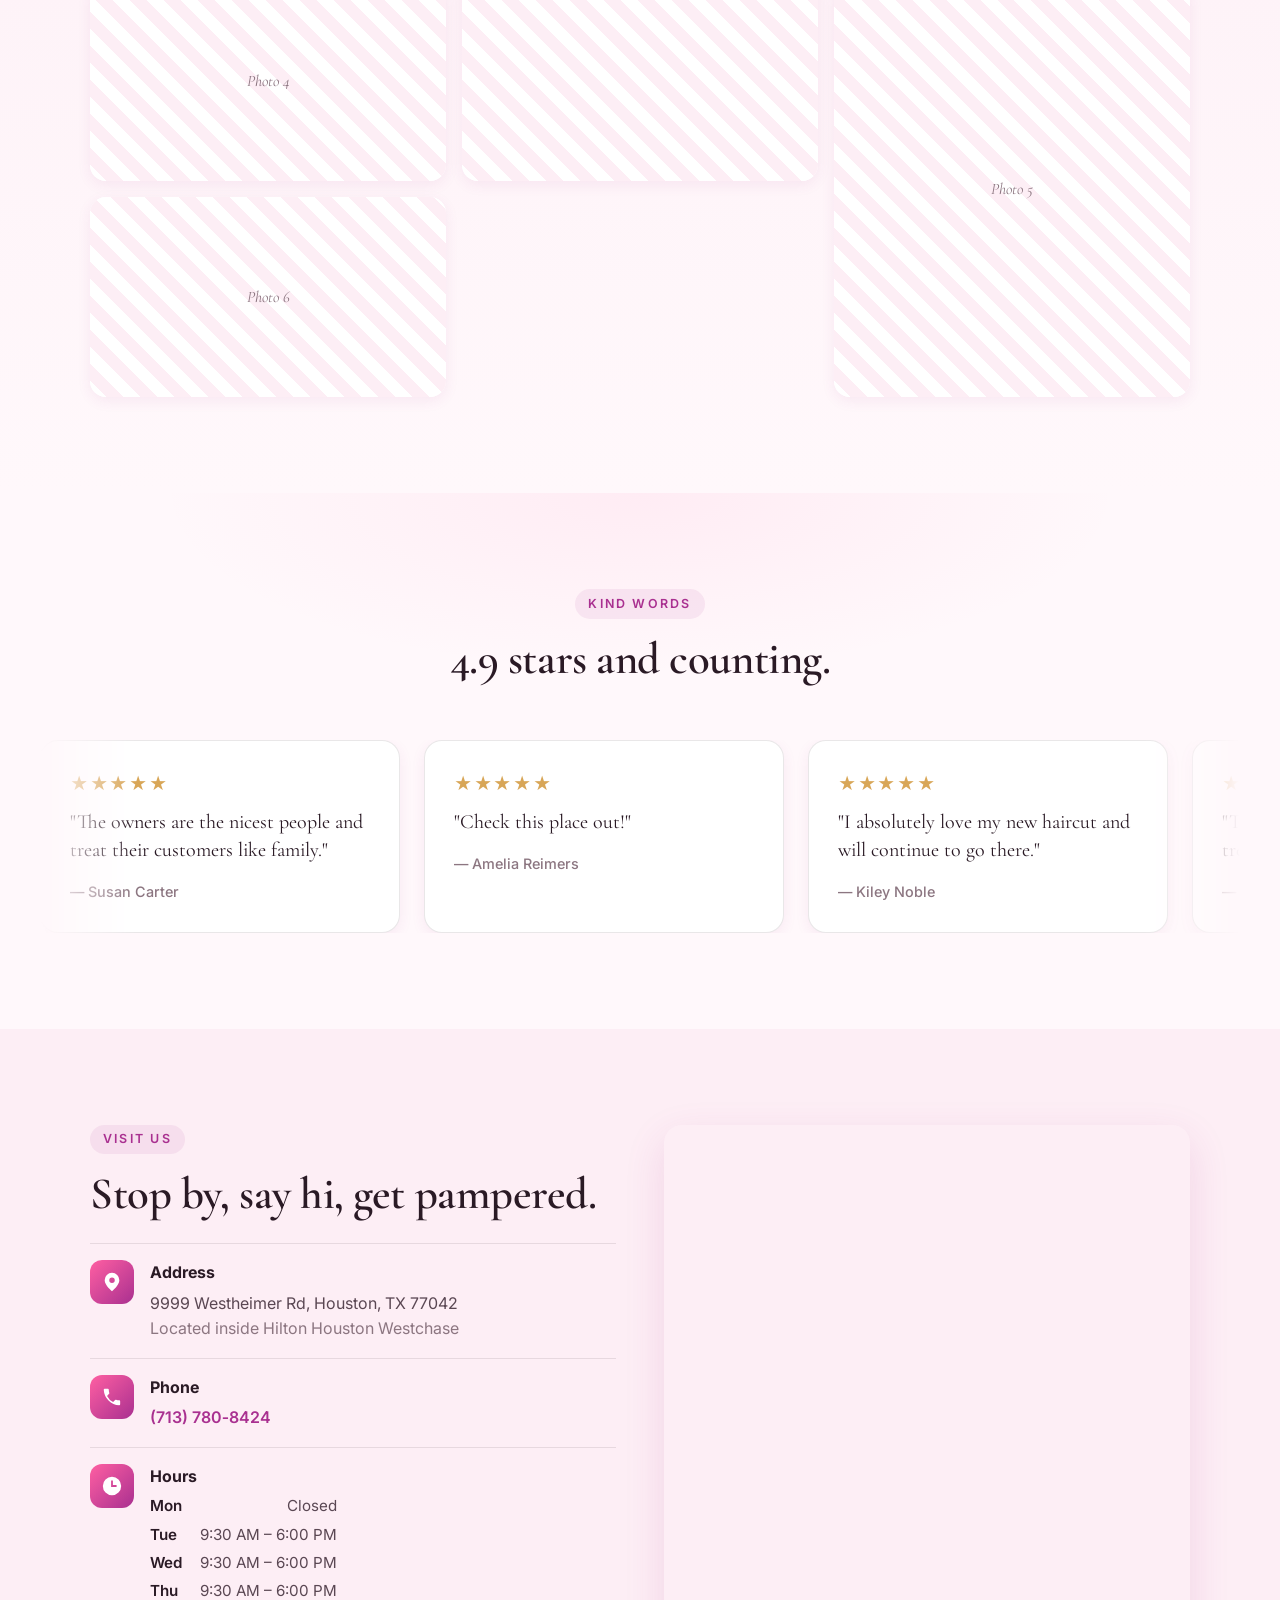
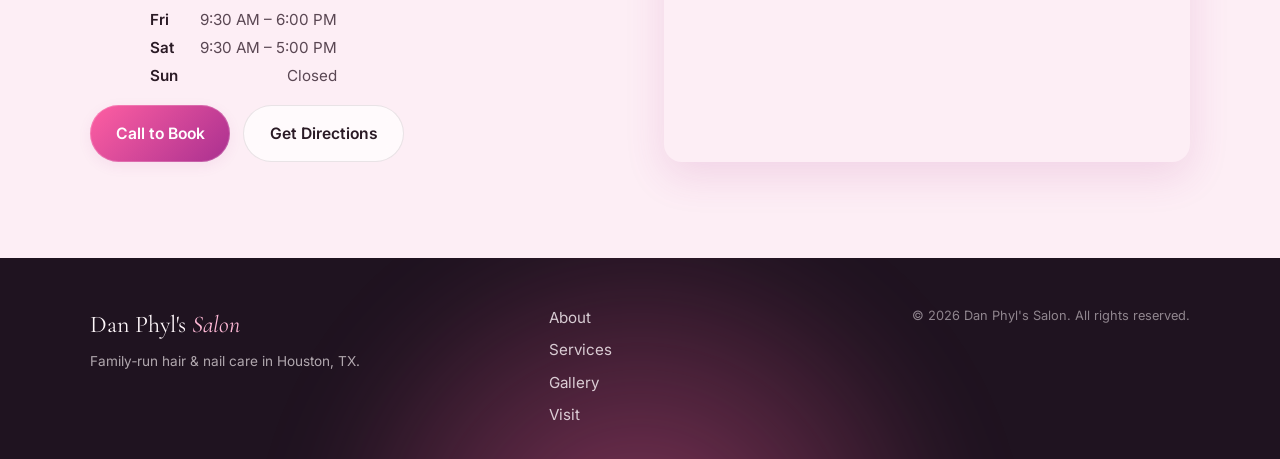
==== commit f116b92a: "Wire storefront photo into About section Use the provided postimg URL as the salon's front-door phot" ====
--- a/index.html
+++ b/index.html
@@ -134,8 +134,12 @@
     <div class="about-grid">
       <div class="about-photo reveal">
         <div class="frame">
-          <!-- Drop in your own photo here -->
-          <div class="photo-placeholder">Photo coming soon</div>
+          <img
+            src="https://i.postimg.cc/JzyLVQ5h/Screenshot-2026-05-09-at-9-33-57-PM.png"
+            alt="Storefront of Dan Phyl's Salon inside Hilton Houston Westchase"
+            loading="lazy"
+            onerror="this.replaceWith(Object.assign(document.createElement('div'),{className:'photo-placeholder',textContent:'Storefront photo'}))" />
+          <span class="frame-tag">Our front door — come on in.</span>
         </div>
         <div class="frame-deco" aria-hidden="true"></div>
       </div>
--- a/styles.css
+++ b/styles.css
@@ -464,6 +464,27 @@
   aspect-ratio: 4/5;
   z-index: 2;
 }
+.frame img {
+  width: 100%;
+  height: 100%;
+  object-fit: cover;
+  transition: transform 0.8s ease;
+}
+.about-photo:hover .frame img { transform: scale(1.04); }
+.frame-tag {
+  position: absolute;
+  left: 16px;
+  bottom: 16px;
+  padding: 0.5rem 0.9rem;
+  background: rgba(255, 255, 255, 0.92);
+  color: var(--ink);
+  font-family: var(--serif);
+  font-style: italic;
+  font-size: 0.95rem;
+  border-radius: 999px;
+  box-shadow: var(--shadow-sm);
+  backdrop-filter: blur(6px);
+}
 .photo-placeholder {
   position: absolute;
   inset: 0;
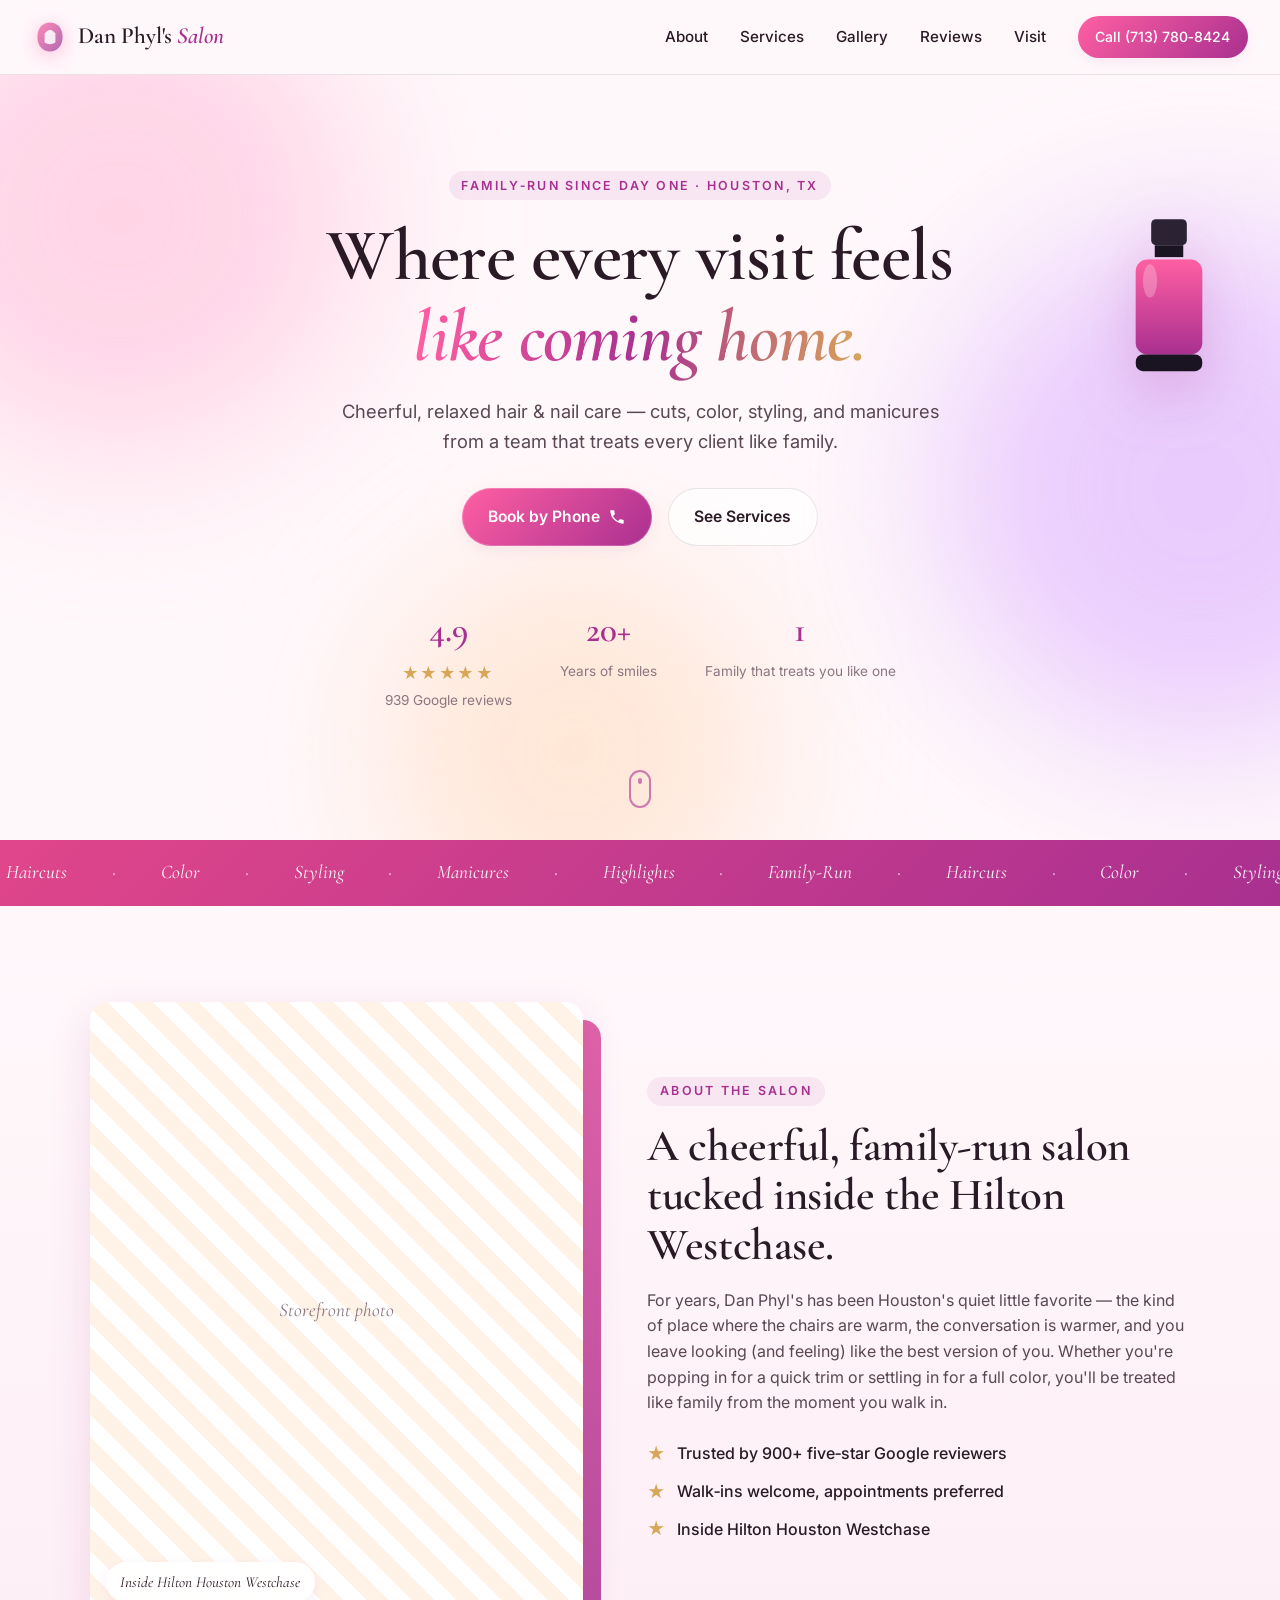
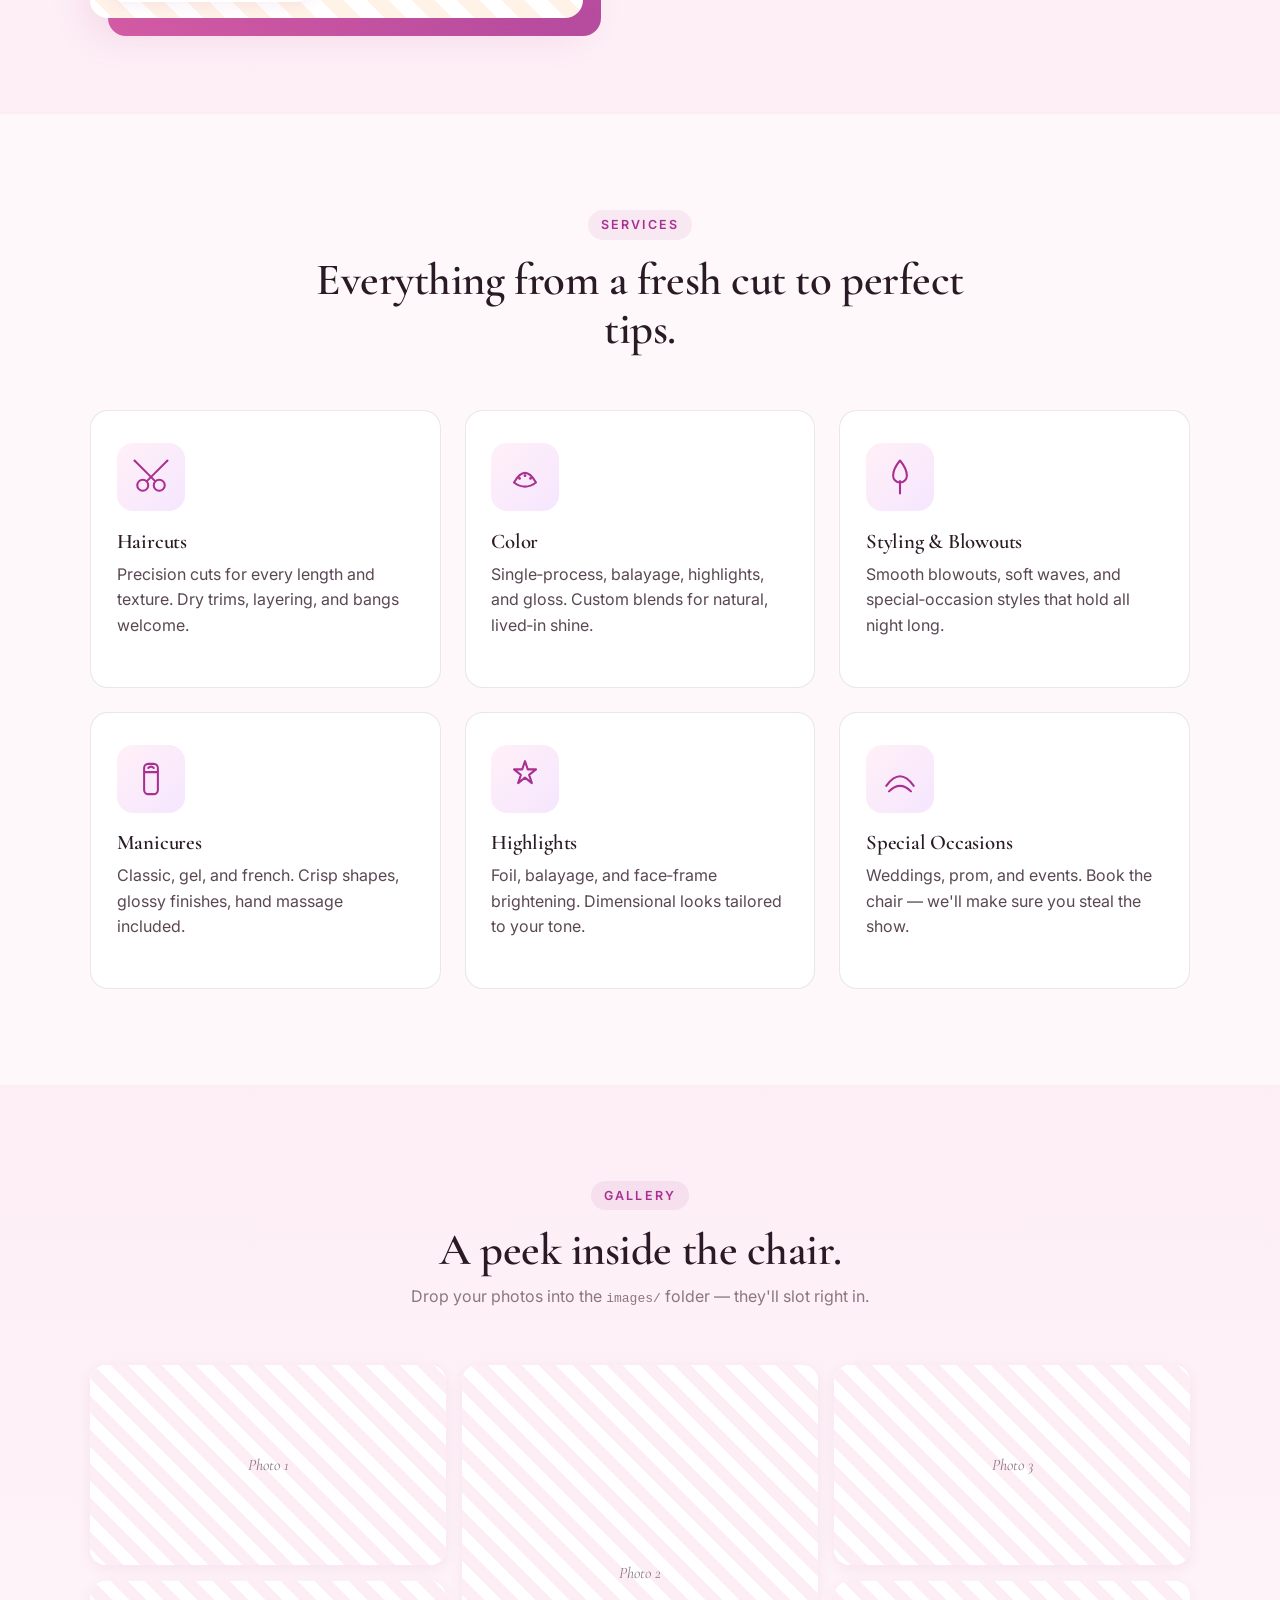
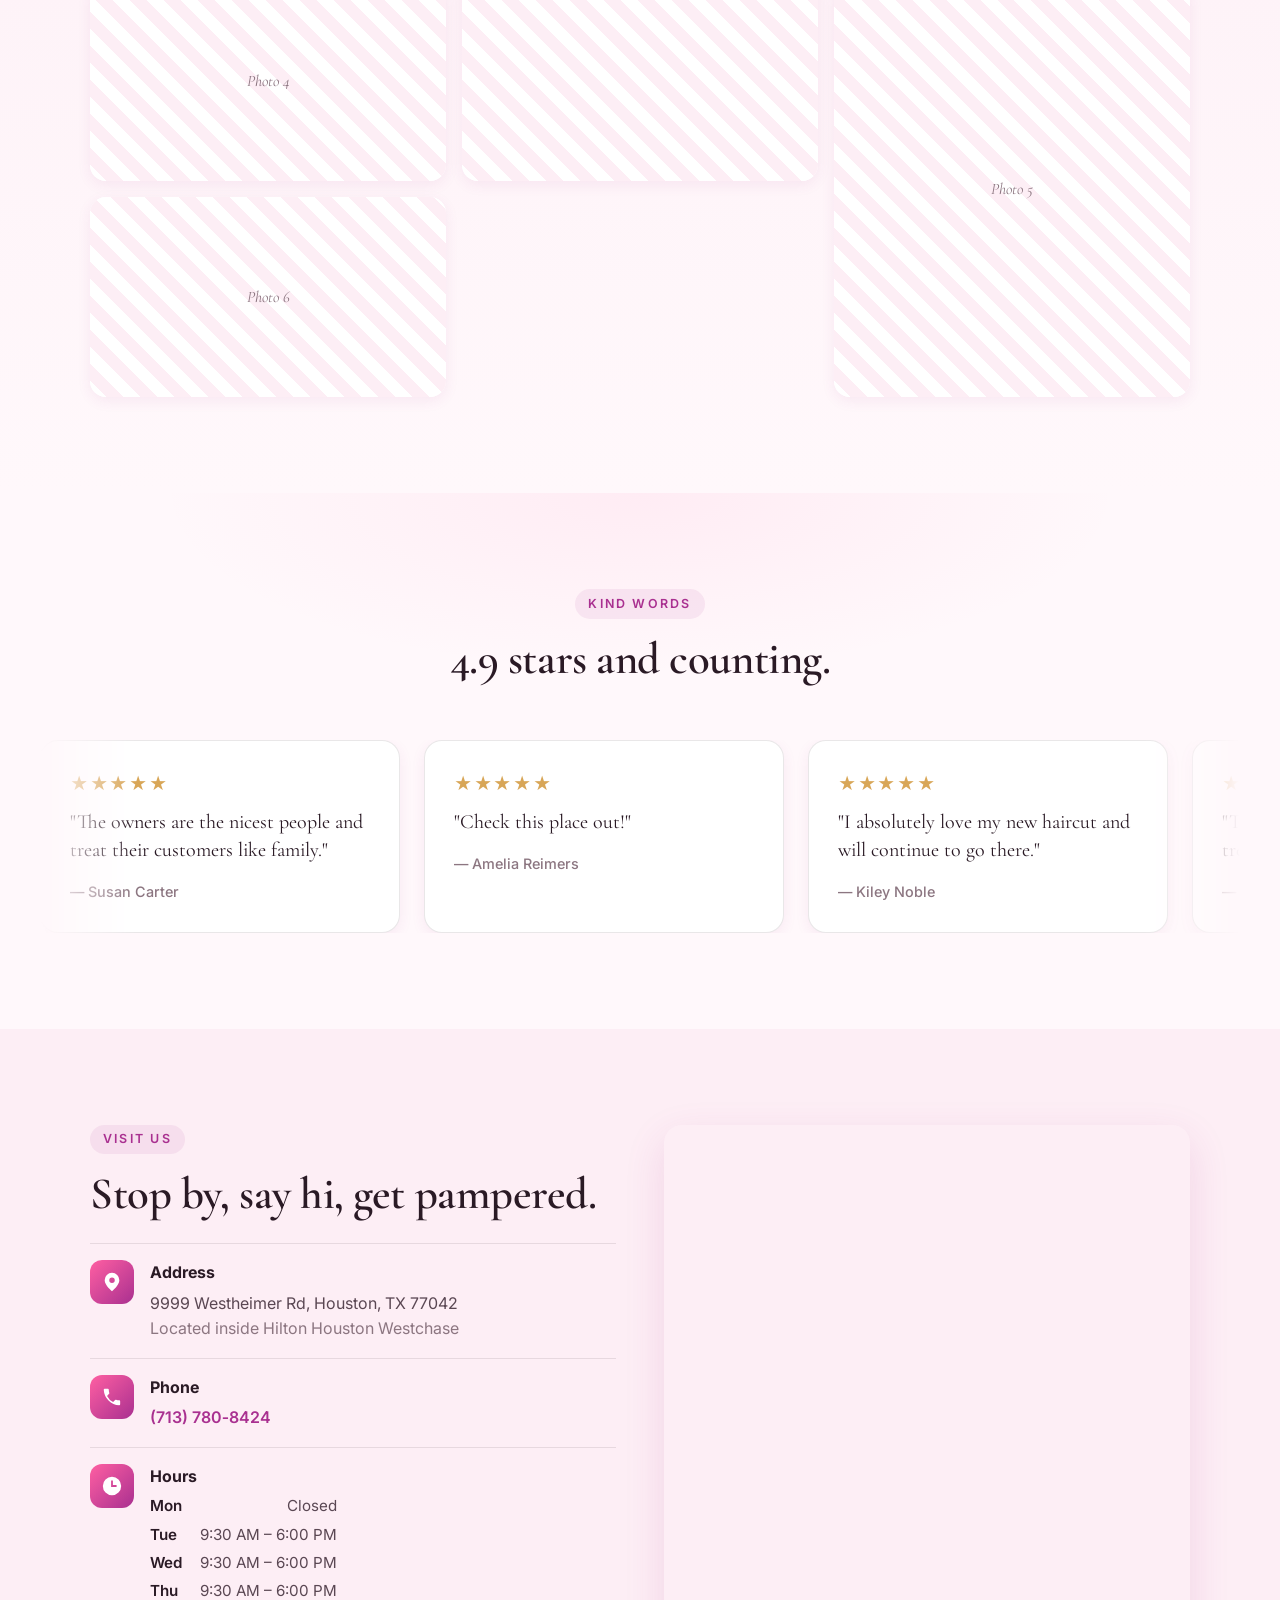
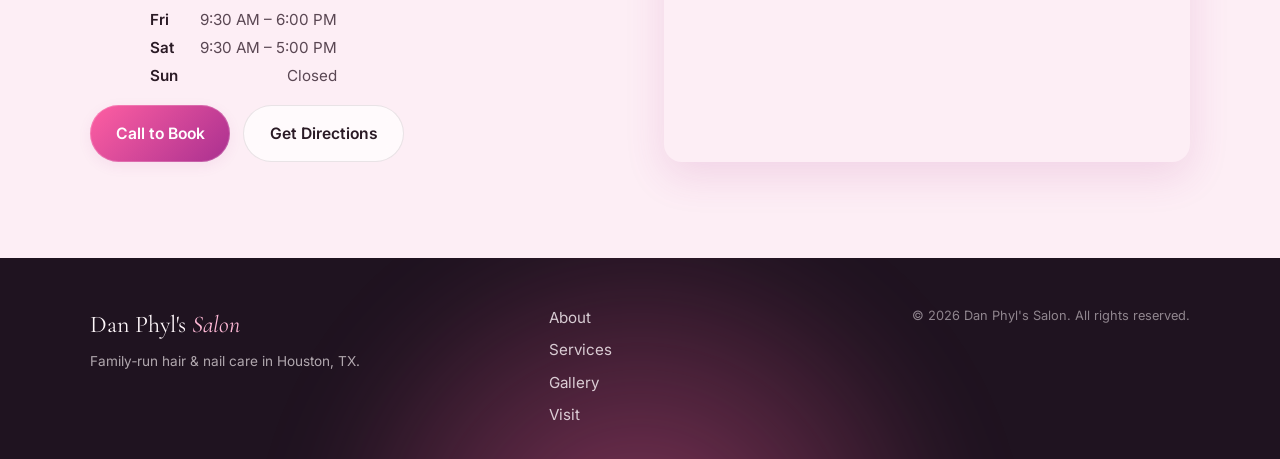
==== commit 81bcc802: "Remove picture emojis from marquee Drop the scissor/polish/sparkle/flower glyphs from the rotating s" ====
--- a/index.html
+++ b/index.html
@@ -114,18 +114,18 @@
   <!-- Marquee -->
   <div class="marquee" aria-hidden="true">
     <div class="marquee-track">
-      <span>✂️ Haircuts</span><span>·</span>
-      <span>🎨 Color</span><span>·</span>
-      <span>💇 Styling</span><span>·</span>
-      <span>💅 Manicures</span><span>·</span>
-      <span>✨ Highlights</span><span>·</span>
-      <span>🌸 Family‑Run</span><span>·</span>
-      <span>✂️ Haircuts</span><span>·</span>
-      <span>🎨 Color</span><span>·</span>
-      <span>💇 Styling</span><span>·</span>
-      <span>💅 Manicures</span><span>·</span>
-      <span>✨ Highlights</span><span>·</span>
-      <span>🌸 Family‑Run</span><span>·</span>
+      <span>Haircuts</span><span>·</span>
+      <span>Color</span><span>·</span>
+      <span>Styling</span><span>·</span>
+      <span>Manicures</span><span>·</span>
+      <span>Highlights</span><span>·</span>
+      <span>Family‑Run</span><span>·</span>
+      <span>Haircuts</span><span>·</span>
+      <span>Color</span><span>·</span>
+      <span>Styling</span><span>·</span>
+      <span>Manicures</span><span>·</span>
+      <span>Highlights</span><span>·</span>
+      <span>Family‑Run</span><span>·</span>
     </div>
   </div>
 
@@ -139,7 +139,7 @@
             alt="Storefront of Dan Phyl's Salon inside Hilton Houston Westchase"
             loading="lazy"
             onerror="this.replaceWith(Object.assign(document.createElement('div'),{className:'photo-placeholder',textContent:'Storefront photo'}))" />
-          <span class="frame-tag">Our front door — come on in.</span>
+          <span class="frame-tag">Inside Hilton Houston Westchase</span>
         </div>
         <div class="frame-deco" aria-hidden="true"></div>
       </div>
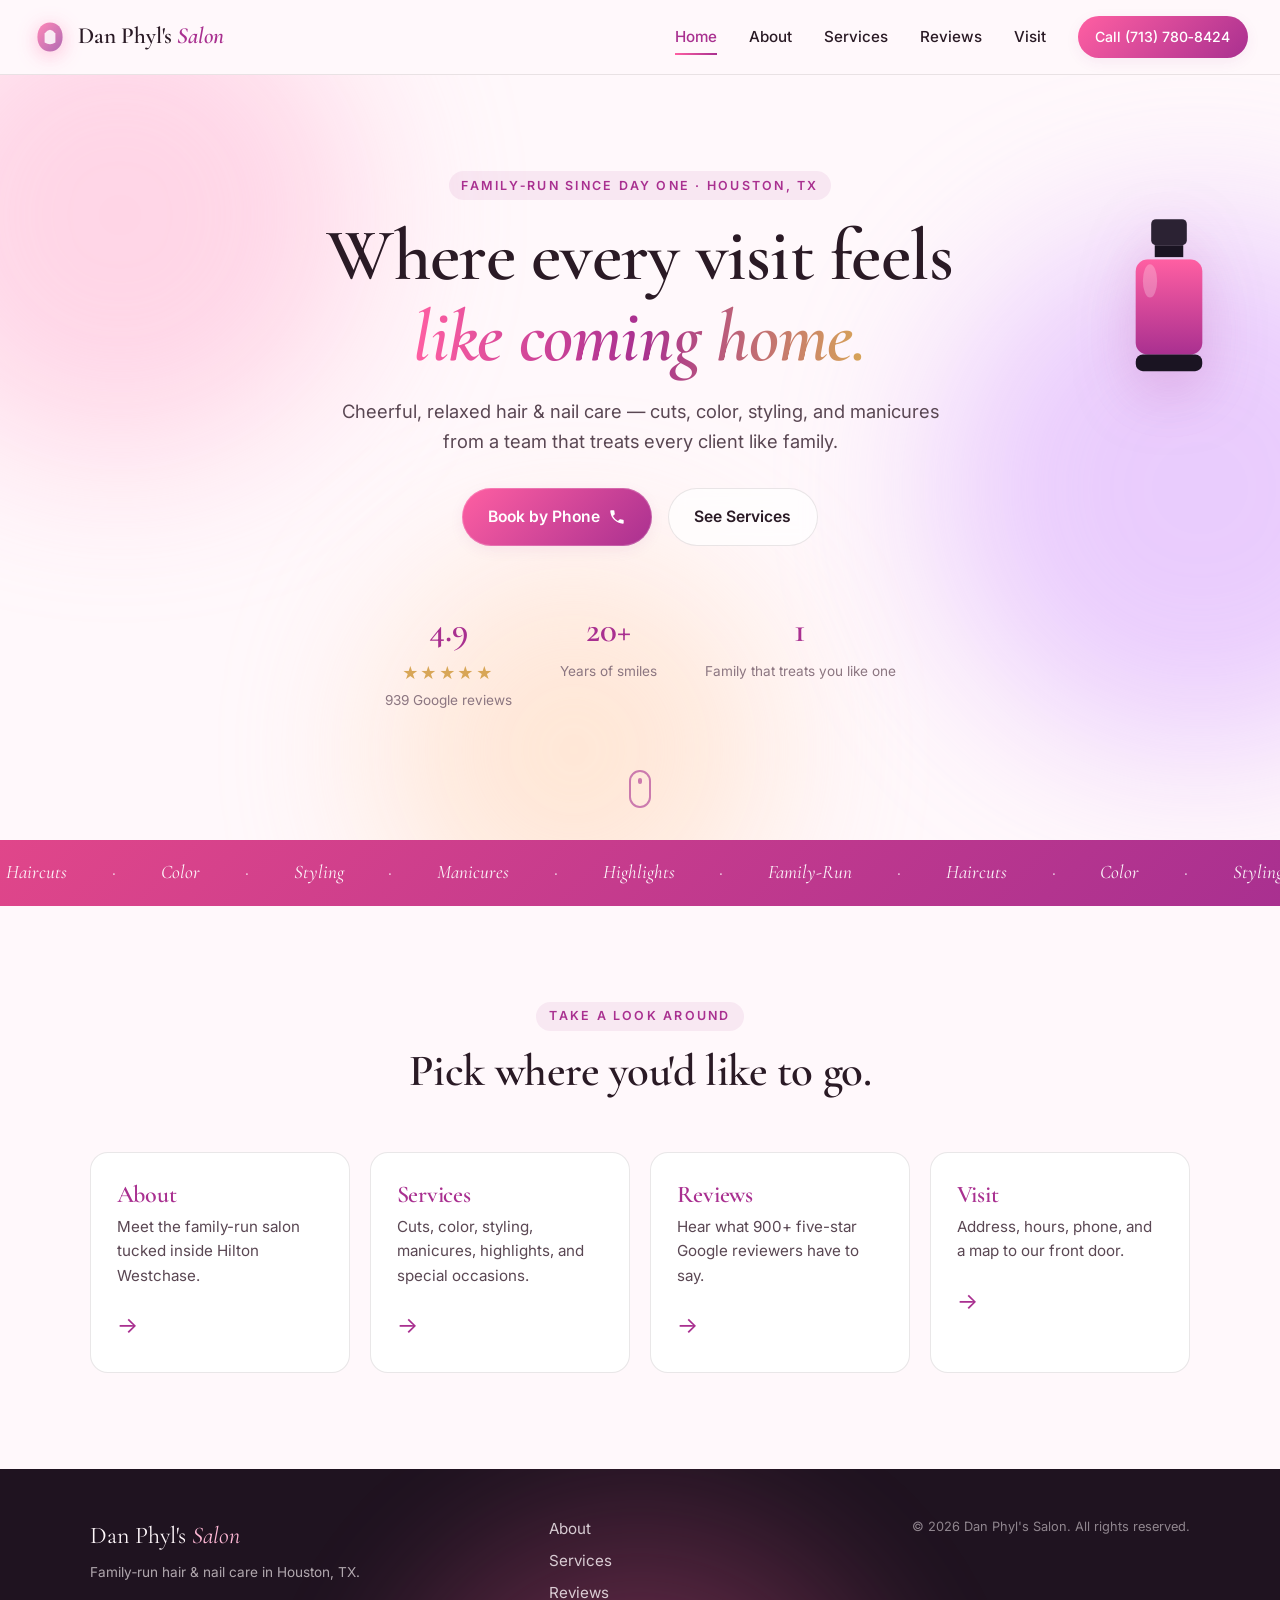
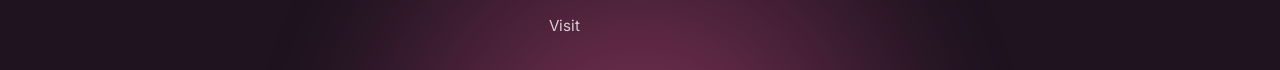
==== commit 2eea3199: "Split site into separate pages and remove empty gallery The single-page layout becomes a small multi" ====
--- a/index.html
+++ b/index.html
@@ -3,7 +3,7 @@
 <head>
   <meta charset="UTF-8" />
   <meta name="viewport" content="width=device-width, initial-scale=1.0" />
-  <title>Dan Phyl's Salon — Hair & Nails in Houston, TX</title>
+  <title>Dan Phyl's Salon — Hair &amp; Nails in Houston, TX</title>
   <meta name="description" content="Dan Phyl's Salon is a cheerful, family-run salon in Houston offering haircuts, coloring, styling, and manicures. 4.9 stars on Google." />
   <link rel="preconnect" href="https://fonts.googleapis.com" />
   <link rel="preconnect" href="https://fonts.gstatic.com" crossorigin />
@@ -11,16 +11,14 @@
   <link rel="stylesheet" href="styles.css" />
 </head>
 <body>
-  <!-- Animated background sparkles -->
   <div class="sparkle-field" aria-hidden="true">
     <span></span><span></span><span></span><span></span><span></span>
     <span></span><span></span><span></span><span></span><span></span>
     <span></span><span></span><span></span><span></span><span></span>
   </div>
 
-  <!-- Navigation -->
   <header class="nav">
-    <a href="#top" class="brand">
+    <a href="index.html" class="brand">
       <svg class="brand-mark" viewBox="0 0 40 40" aria-hidden="true">
         <defs>
           <linearGradient id="brandGrad" x1="0" x2="1" y1="0" y2="1">
@@ -34,11 +32,11 @@
       <span>Dan Phyl's <em>Salon</em></span>
     </a>
     <nav class="nav-links" id="navLinks">
-      <a href="#about">About</a>
-      <a href="#services">Services</a>
-      <a href="#gallery">Gallery</a>
-      <a href="#reviews">Reviews</a>
-      <a href="#visit">Visit</a>
+      <a href="index.html" class="active">Home</a>
+      <a href="about.html">About</a>
+      <a href="services.html">Services</a>
+      <a href="reviews.html">Reviews</a>
+      <a href="visit.html">Visit</a>
       <a href="tel:7137808424" class="nav-cta">Call (713) 780‑8424</a>
     </nav>
     <button class="nav-toggle" id="navToggle" aria-label="Toggle menu">
@@ -46,7 +44,6 @@
     </button>
   </header>
 
-  <!-- Hero -->
   <section class="hero" id="top">
     <div class="hero-bg" aria-hidden="true">
       <div class="blob blob-1"></div>
@@ -69,7 +66,7 @@
           <span>Book by Phone</span>
           <svg viewBox="0 0 24 24" width="18" height="18" aria-hidden="true"><path fill="currentColor" d="M6.6 10.8a15 15 0 0 0 6.6 6.6l2.2-2.2a1 1 0 0 1 1-.25c1.1.36 2.3.55 3.5.55a1 1 0 0 1 1 1V20a1 1 0 0 1-1 1A18 18 0 0 1 3 4a1 1 0 0 1 1-1h3.5a1 1 0 0 1 1 1c0 1.2.2 2.4.55 3.5a1 1 0 0 1-.25 1z"/></svg>
         </a>
-        <a href="#services" class="btn btn-ghost">See Services</a>
+        <a href="services.html" class="btn btn-ghost">See Services</a>
       </div>
 
       <div class="hero-stats">
@@ -89,7 +86,6 @@
       </div>
     </div>
 
-    <!-- Floating polish bottle -->
     <div class="polish-float" aria-hidden="true">
       <svg viewBox="0 0 100 160" width="120" height="190">
         <defs>
@@ -107,11 +103,9 @@
       </svg>
     </div>
 
-    <!-- Scroll indicator -->
     <div class="scroll-cue" aria-hidden="true"><span></span></div>
   </section>
 
-  <!-- Marquee -->
   <div class="marquee" aria-hidden="true">
     <div class="marquee-track">
       <span>Haircuts</span><span>·</span>
@@ -129,255 +123,35 @@
     </div>
   </div>
 
-  <!-- About -->
-  <section class="about" id="about">
-    <div class="about-grid">
-      <div class="about-photo reveal">
-        <div class="frame">
-          <img
-            src="https://i.postimg.cc/JzyLVQ5h/Screenshot-2026-05-09-at-9-33-57-PM.png"
-            alt="Storefront of Dan Phyl's Salon inside Hilton Houston Westchase"
-            loading="lazy"
-            onerror="this.replaceWith(Object.assign(document.createElement('div'),{className:'photo-placeholder',textContent:'Storefront photo'}))" />
-          <span class="frame-tag">Inside Hilton Houston Westchase</span>
-        </div>
-        <div class="frame-deco" aria-hidden="true"></div>
-      </div>
-      <div class="about-copy reveal">
-        <p class="eyebrow">About the Salon</p>
-        <h2>A cheerful, family‑run salon tucked inside the Hilton Westchase.</h2>
-        <p>
-          For years, Dan Phyl's has been Houston's quiet little favorite — the kind of place
-          where the chairs are warm, the conversation is warmer, and you leave looking
-          (and feeling) like the best version of you. Whether you're popping in for a
-          quick trim or settling in for a full color, you'll be treated like family
-          from the moment you walk in.
-        </p>
-        <ul class="bullets">
-          <li><span>★</span> Trusted by 900+ five‑star Google reviewers</li>
-          <li><span>★</span> Walk‑ins welcome, appointments preferred</li>
-          <li><span>★</span> Inside Hilton Houston Westchase</li>
-        </ul>
-      </div>
+  <section class="quick-links">
+    <div class="section-head reveal">
+      <p class="eyebrow">Take a Look Around</p>
+      <h2>Pick where you'd like to go.</h2>
+    </div>
+    <div class="quick-grid">
+      <a class="quick-card reveal" href="about.html">
+        <h3>About</h3>
+        <p>Meet the family-run salon tucked inside Hilton Westchase.</p>
+        <span class="quick-arrow">→</span>
+      </a>
+      <a class="quick-card reveal" href="services.html">
+        <h3>Services</h3>
+        <p>Cuts, color, styling, manicures, highlights, and special occasions.</p>
+        <span class="quick-arrow">→</span>
+      </a>
+      <a class="quick-card reveal" href="reviews.html">
+        <h3>Reviews</h3>
+        <p>Hear what 900+ five-star Google reviewers have to say.</p>
+        <span class="quick-arrow">→</span>
+      </a>
+      <a class="quick-card reveal" href="visit.html">
+        <h3>Visit</h3>
+        <p>Address, hours, phone, and a map to our front door.</p>
+        <span class="quick-arrow">→</span>
+      </a>
     </div>
   </section>
 
-  <!-- Services -->
-  <section class="services" id="services">
-    <div class="section-head reveal">
-      <p class="eyebrow">Services</p>
-      <h2>Everything from a fresh cut to perfect tips.</h2>
-    </div>
-
-    <div class="service-grid">
-      <article class="service-card reveal">
-        <div class="service-icon">
-          <svg viewBox="0 0 64 64" width="44" height="44">
-            <circle cx="20" cy="44" r="8" fill="none" stroke="currentColor" stroke-width="3"/>
-            <circle cx="44" cy="44" r="8" fill="none" stroke="currentColor" stroke-width="3"/>
-            <path d="M26 38 L 56 8" stroke="currentColor" stroke-width="3" stroke-linecap="round"/>
-            <path d="M38 38 L 8 8" stroke="currentColor" stroke-width="3" stroke-linecap="round"/>
-          </svg>
-        </div>
-        <h3>Haircuts</h3>
-        <p>Precision cuts for every length and texture. Dry trims, layering, and bangs welcome.</p>
-      </article>
-
-      <article class="service-card reveal">
-        <div class="service-icon">
-          <svg viewBox="0 0 64 64" width="44" height="44">
-            <path d="M16 40 q 16 -28 32 0 q -16 12 -32 0 z" fill="none" stroke="currentColor" stroke-width="3" stroke-linejoin="round"/>
-            <circle cx="24" cy="34" r="2" fill="currentColor"/>
-            <circle cx="32" cy="30" r="2" fill="currentColor"/>
-            <circle cx="40" cy="34" r="2" fill="currentColor"/>
-          </svg>
-        </div>
-        <h3>Color</h3>
-        <p>Single‑process, balayage, highlights, and gloss. Custom blends for natural, lived‑in shine.</p>
-      </article>
-
-      <article class="service-card reveal">
-        <div class="service-icon">
-          <svg viewBox="0 0 64 64" width="44" height="44">
-            <path d="M32 8 q -10 12 -10 22 a 10 10 0 0 0 20 0 q 0 -10 -10 -22 z" fill="none" stroke="currentColor" stroke-width="3" stroke-linejoin="round"/>
-            <path d="M32 38 v 18" stroke="currentColor" stroke-width="3" stroke-linecap="round"/>
-          </svg>
-        </div>
-        <h3>Styling &amp; Blowouts</h3>
-        <p>Smooth blowouts, soft waves, and special‑occasion styles that hold all night long.</p>
-      </article>
-
-      <article class="service-card reveal">
-        <div class="service-icon">
-          <svg viewBox="0 0 64 64" width="44" height="44">
-            <rect x="22" y="10" width="20" height="44" rx="6" fill="none" stroke="currentColor" stroke-width="3"/>
-            <path d="M22 22 h 20" stroke="currentColor" stroke-width="3"/>
-            <path d="M28 16 q 4 -4 8 0" fill="none" stroke="currentColor" stroke-width="3" stroke-linecap="round"/>
-          </svg>
-        </div>
-        <h3>Manicures</h3>
-        <p>Classic, gel, and french. Crisp shapes, glossy finishes, hand massage included.</p>
-      </article>
-
-      <article class="service-card reveal">
-        <div class="service-icon">
-          <svg viewBox="0 0 64 64" width="44" height="44">
-            <path d="M32 6 l 4 12 12 0 -10 8 4 12 -10 -8 -10 8 4 -12 -10 -8 12 0 z" fill="none" stroke="currentColor" stroke-width="3" stroke-linejoin="round"/>
-          </svg>
-        </div>
-        <h3>Highlights</h3>
-        <p>Foil, balayage, and face‑frame brightening. Dimensional looks tailored to your tone.</p>
-      </article>
-
-      <article class="service-card reveal">
-        <div class="service-icon">
-          <svg viewBox="0 0 64 64" width="44" height="44">
-            <path d="M12 42 q 20 -28 40 0" fill="none" stroke="currentColor" stroke-width="3" stroke-linecap="round"/>
-            <path d="M16 50 q 16 -16 32 0" fill="none" stroke="currentColor" stroke-width="3" stroke-linecap="round"/>
-          </svg>
-        </div>
-        <h3>Special Occasions</h3>
-        <p>Weddings, prom, and events. Book the chair — we'll make sure you steal the show.</p>
-      </article>
-    </div>
-  </section>
-
-  <!-- Gallery -->
-  <section class="gallery" id="gallery">
-    <div class="section-head reveal">
-      <p class="eyebrow">Gallery</p>
-      <h2>A peek inside the chair.</h2>
-      <p class="muted">Drop your photos into the <code>images/</code> folder — they'll slot right in.</p>
-    </div>
-    <div class="gallery-grid">
-      <div class="gallery-item reveal" style="--delay: 0ms">
-        <img src="images/gallery-1.jpg" alt="Salon work sample" onerror="this.replaceWith(Object.assign(document.createElement('div'),{className:'gallery-ph',textContent:'Photo 1'}))"/>
-      </div>
-      <div class="gallery-item tall reveal" style="--delay: 80ms">
-        <img src="images/gallery-2.jpg" alt="Salon work sample" onerror="this.replaceWith(Object.assign(document.createElement('div'),{className:'gallery-ph',textContent:'Photo 2'}))"/>
-      </div>
-      <div class="gallery-item reveal" style="--delay: 160ms">
-        <img src="images/gallery-3.jpg" alt="Salon work sample" onerror="this.replaceWith(Object.assign(document.createElement('div'),{className:'gallery-ph',textContent:'Photo 3'}))"/>
-      </div>
-      <div class="gallery-item reveal" style="--delay: 240ms">
-        <img src="images/gallery-4.jpg" alt="Salon work sample" onerror="this.replaceWith(Object.assign(document.createElement('div'),{className:'gallery-ph',textContent:'Photo 4'}))"/>
-      </div>
-      <div class="gallery-item tall reveal" style="--delay: 320ms">
-        <img src="images/gallery-5.jpg" alt="Salon work sample" onerror="this.replaceWith(Object.assign(document.createElement('div'),{className:'gallery-ph',textContent:'Photo 5'}))"/>
-      </div>
-      <div class="gallery-item reveal" style="--delay: 400ms">
-        <img src="images/gallery-6.jpg" alt="Salon work sample" onerror="this.replaceWith(Object.assign(document.createElement('div'),{className:'gallery-ph',textContent:'Photo 6'}))"/>
-      </div>
-    </div>
-  </section>
-
-  <!-- Reviews -->
-  <section class="reviews" id="reviews">
-    <div class="section-head reveal">
-      <p class="eyebrow">Kind Words</p>
-      <h2>4.9 stars and counting.</h2>
-    </div>
-
-    <div class="review-track-wrap" aria-hidden="false">
-      <div class="review-track">
-        <figure class="review-card">
-          <div class="stars">★★★★★</div>
-          <blockquote>"The owners are the nicest people and treat their customers like family."</blockquote>
-          <figcaption>— Susan Carter</figcaption>
-        </figure>
-        <figure class="review-card">
-          <div class="stars">★★★★★</div>
-          <blockquote>"Check this place out!"</blockquote>
-          <figcaption>— Amelia Reimers</figcaption>
-        </figure>
-        <figure class="review-card">
-          <div class="stars">★★★★★</div>
-          <blockquote>"I absolutely love my new haircut and will continue to go there."</blockquote>
-          <figcaption>— Kiley Noble</figcaption>
-        </figure>
-        <!-- duplicate for seamless loop -->
-        <figure class="review-card">
-          <div class="stars">★★★★★</div>
-          <blockquote>"The owners are the nicest people and treat their customers like family."</blockquote>
-          <figcaption>— Susan Carter</figcaption>
-        </figure>
-        <figure class="review-card">
-          <div class="stars">★★★★★</div>
-          <blockquote>"Check this place out!"</blockquote>
-          <figcaption>— Amelia Reimers</figcaption>
-        </figure>
-        <figure class="review-card">
-          <div class="stars">★★★★★</div>
-          <blockquote>"I absolutely love my new haircut and will continue to go there."</blockquote>
-          <figcaption>— Kiley Noble</figcaption>
-        </figure>
-      </div>
-    </div>
-  </section>
-
-  <!-- Visit -->
-  <section class="visit" id="visit">
-    <div class="visit-grid">
-      <div class="visit-info reveal">
-        <p class="eyebrow">Visit Us</p>
-        <h2>Stop by, say hi, get pampered.</h2>
-
-        <div class="info-row">
-          <div class="info-icon">
-            <svg viewBox="0 0 24 24" width="22" height="22"><path fill="currentColor" d="M12 2a8 8 0 0 0-8 8c0 5.5 8 12 8 12s8-6.5 8-12a8 8 0 0 0-8-8zm0 11a3 3 0 1 1 0-6 3 3 0 0 1 0 6z"/></svg>
-          </div>
-          <div>
-            <strong>Address</strong>
-            <p>9999 Westheimer Rd, Houston, TX 77042<br/><span class="muted">Located inside Hilton Houston Westchase</span></p>
-          </div>
-        </div>
-
-        <div class="info-row">
-          <div class="info-icon">
-            <svg viewBox="0 0 24 24" width="22" height="22"><path fill="currentColor" d="M6.6 10.8a15 15 0 0 0 6.6 6.6l2.2-2.2a1 1 0 0 1 1-.25c1.1.36 2.3.55 3.5.55a1 1 0 0 1 1 1V20a1 1 0 0 1-1 1A18 18 0 0 1 3 4a1 1 0 0 1 1-1h3.5a1 1 0 0 1 1 1c0 1.2.2 2.4.55 3.5a1 1 0 0 1-.25 1z"/></svg>
-          </div>
-          <div>
-            <strong>Phone</strong>
-            <p><a href="tel:7137808424">(713) 780‑8424</a></p>
-          </div>
-        </div>
-
-        <div class="info-row">
-          <div class="info-icon">
-            <svg viewBox="0 0 24 24" width="22" height="22"><path fill="currentColor" d="M12 2a10 10 0 1 0 10 10A10 10 0 0 0 12 2zm5 11h-6V6h2v5h4z"/></svg>
-          </div>
-          <div>
-            <strong>Hours</strong>
-            <ul class="hours">
-              <li><span>Mon</span><span>Closed</span></li>
-              <li><span>Tue</span><span>9:30 AM – 6:00 PM</span></li>
-              <li><span>Wed</span><span>9:30 AM – 6:00 PM</span></li>
-              <li><span>Thu</span><span>9:30 AM – 6:00 PM</span></li>
-              <li><span>Fri</span><span>9:30 AM – 6:00 PM</span></li>
-              <li><span>Sat</span><span>9:30 AM – 5:00 PM</span></li>
-              <li><span>Sun</span><span>Closed</span></li>
-            </ul>
-          </div>
-        </div>
-
-        <div class="visit-cta">
-          <a href="tel:7137808424" class="btn btn-primary">Call to Book</a>
-          <a href="https://www.google.com/maps?q=9999+Westheimer+Rd,+Houston,+TX+77042" target="_blank" rel="noopener" class="btn btn-ghost">Get Directions</a>
-        </div>
-      </div>
-
-      <div class="visit-map reveal">
-        <iframe
-          title="Map to Dan Phyl's Salon"
-          src="https://www.google.com/maps?q=9999+Westheimer+Rd,+Houston,+TX+77042&output=embed"
-          loading="lazy"
-          referrerpolicy="no-referrer-when-downgrade">
-        </iframe>
-      </div>
-    </div>
-  </section>
-
-  <!-- Footer -->
   <footer class="footer">
     <div class="footer-inner">
       <div class="footer-brand">
@@ -385,10 +159,10 @@
         <small>Family‑run hair &amp; nail care in Houston, TX.</small>
       </div>
       <div class="footer-links">
-        <a href="#about">About</a>
-        <a href="#services">Services</a>
-        <a href="#gallery">Gallery</a>
-        <a href="#visit">Visit</a>
+        <a href="about.html">About</a>
+        <a href="services.html">Services</a>
+        <a href="reviews.html">Reviews</a>
+        <a href="visit.html">Visit</a>
       </div>
       <small class="footer-copy">© <span id="year"></span> Dan Phyl's Salon. All rights reserved.</small>
     </div>
--- a/styles.css
+++ b/styles.css
@@ -165,6 +165,8 @@
 }
 .nav-links a:not(.nav-cta):hover::after { width: 100%; }
 .nav-links a:not(.nav-cta):hover { color: var(--plum); }
+.nav-links a.active:not(.nav-cta) { color: var(--plum); }
+.nav-links a.active:not(.nav-cta)::after { width: 100%; }
 
 .nav-cta {
   background: linear-gradient(135deg, var(--rose), var(--plum));
@@ -811,6 +813,95 @@
   .footer-copy { text-align: left; }
 }
 
+/* ---------- Page hero (subpage header) ---------- */
+.page-hero {
+  position: relative;
+  padding: 5rem 2rem 3rem;
+  text-align: center;
+  overflow: hidden;
+  isolation: isolate;
+}
+.page-hero-inner {
+  max-width: 820px;
+  margin: 0 auto;
+}
+.page-hero h1 {
+  font-size: clamp(2rem, 5vw, 3.6rem);
+  margin-bottom: 1rem;
+}
+.page-hero-sub {
+  font-size: 1.05rem;
+  max-width: 560px;
+  margin: 0 auto;
+  color: var(--ink-soft);
+}
+
+/* ---------- Quick links (homepage navigator) ---------- */
+.quick-links { background: var(--bg); }
+.quick-grid {
+  max-width: 1100px;
+  margin: 0 auto;
+  display: grid;
+  grid-template-columns: repeat(auto-fit, minmax(240px, 1fr));
+  gap: 1.25rem;
+}
+.quick-card {
+  display: block;
+  position: relative;
+  padding: 1.8rem 1.6rem;
+  background: #fff;
+  border: 1px solid var(--line);
+  border-radius: 18px;
+  text-decoration: none;
+  color: var(--ink);
+  transition: transform 0.35s ease, box-shadow 0.35s ease, border-color 0.35s ease;
+  overflow: hidden;
+}
+.quick-card::after {
+  content: '';
+  position: absolute;
+  inset: 0;
+  background: linear-gradient(135deg, rgba(255,95,162,0.06), rgba(169,48,144,0.06));
+  opacity: 0;
+  transition: opacity 0.35s ease;
+  pointer-events: none;
+}
+.quick-card:hover {
+  transform: translateY(-6px);
+  box-shadow: var(--shadow-md);
+  border-color: rgba(255,95,162,0.35);
+}
+.quick-card:hover::after { opacity: 1; }
+.quick-card h3 {
+  font-family: var(--serif);
+  font-size: 1.5rem;
+  margin: 0 0 0.4rem;
+  color: var(--plum);
+}
+.quick-card p {
+  margin: 0 0 1.2rem;
+  font-size: 0.95rem;
+}
+.quick-arrow {
+  display: inline-block;
+  font-size: 1.4rem;
+  color: var(--plum);
+  transition: transform 0.3s ease;
+}
+.quick-card:hover .quick-arrow { transform: translateX(6px); }
+
+/* ---------- Page CTA helpers ---------- */
+.page-cta {
+  display: flex;
+  gap: 0.8rem;
+  flex-wrap: wrap;
+  margin-top: 1.5rem;
+}
+.page-cta-center {
+  justify-content: center;
+  margin-top: 3rem;
+}
+
 /* ---------- Reveal-on-scroll ---------- */
 .reveal {
   opacity: 0;
